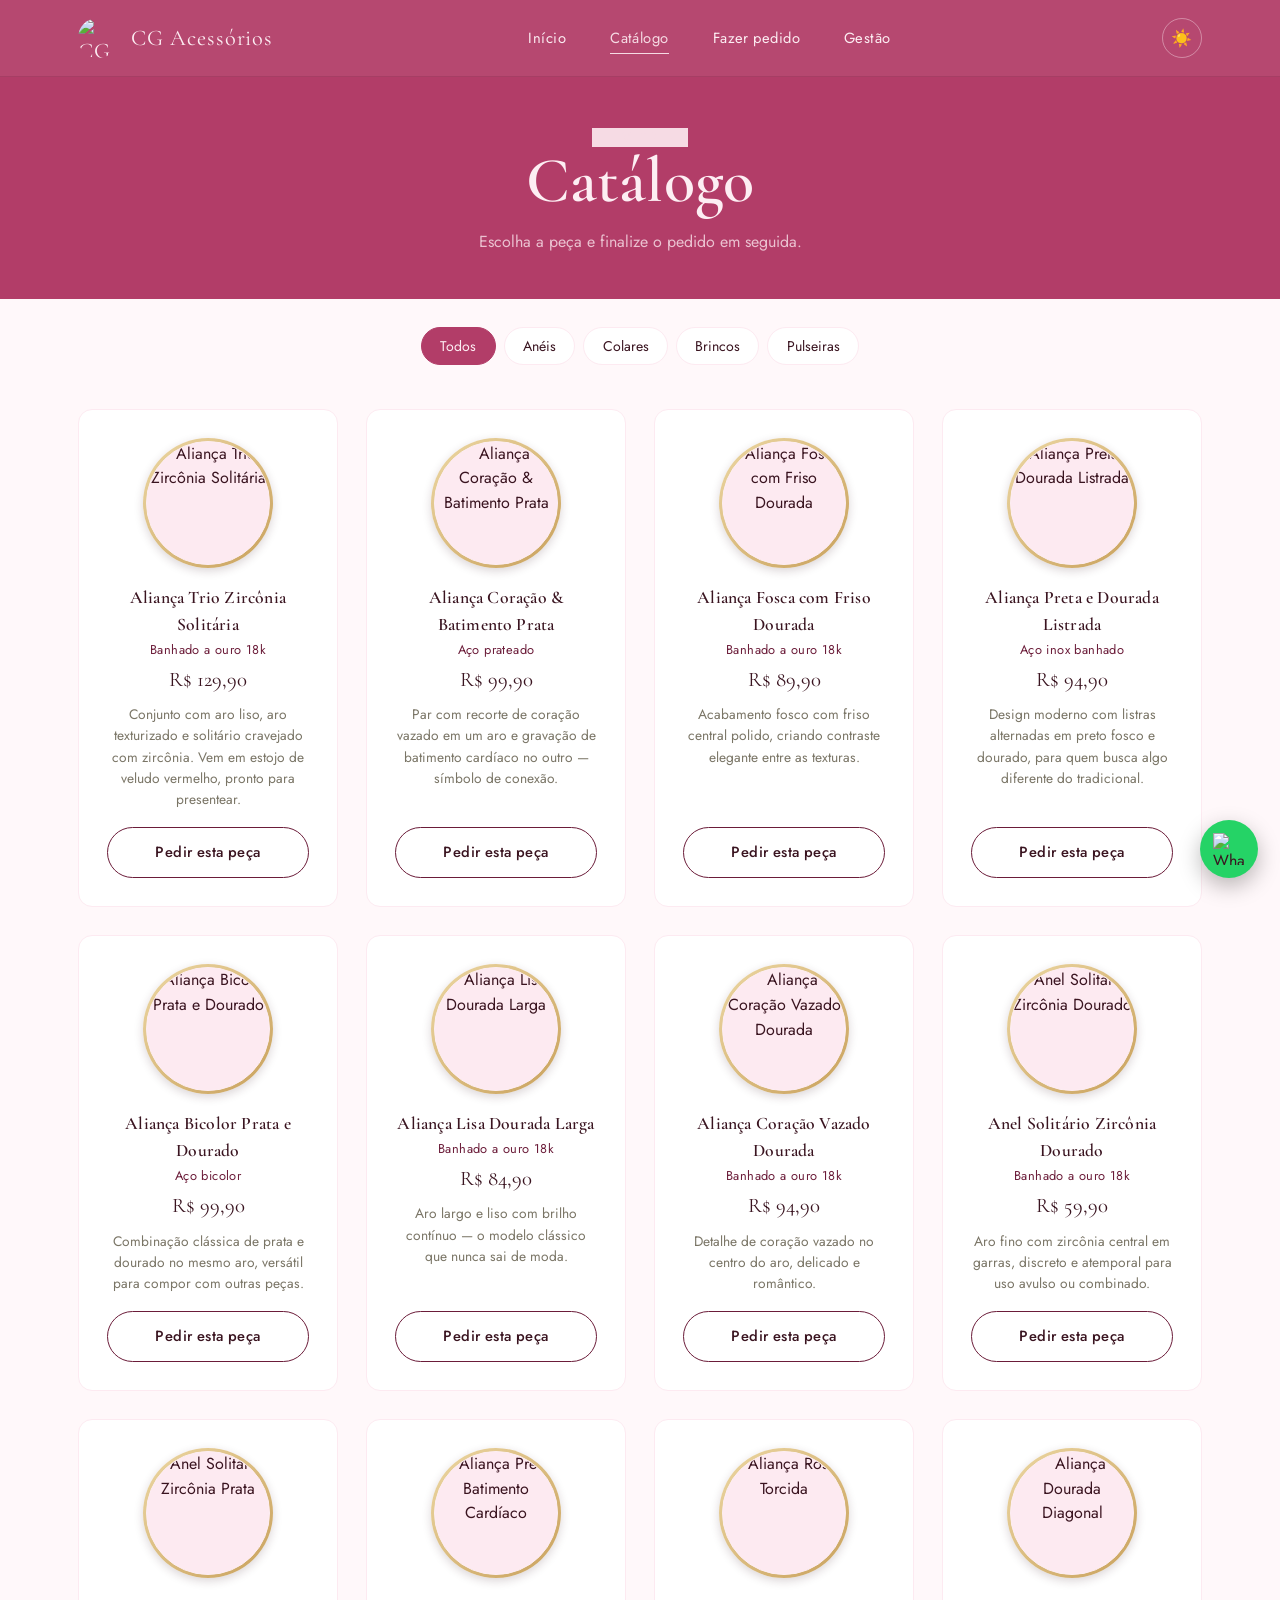
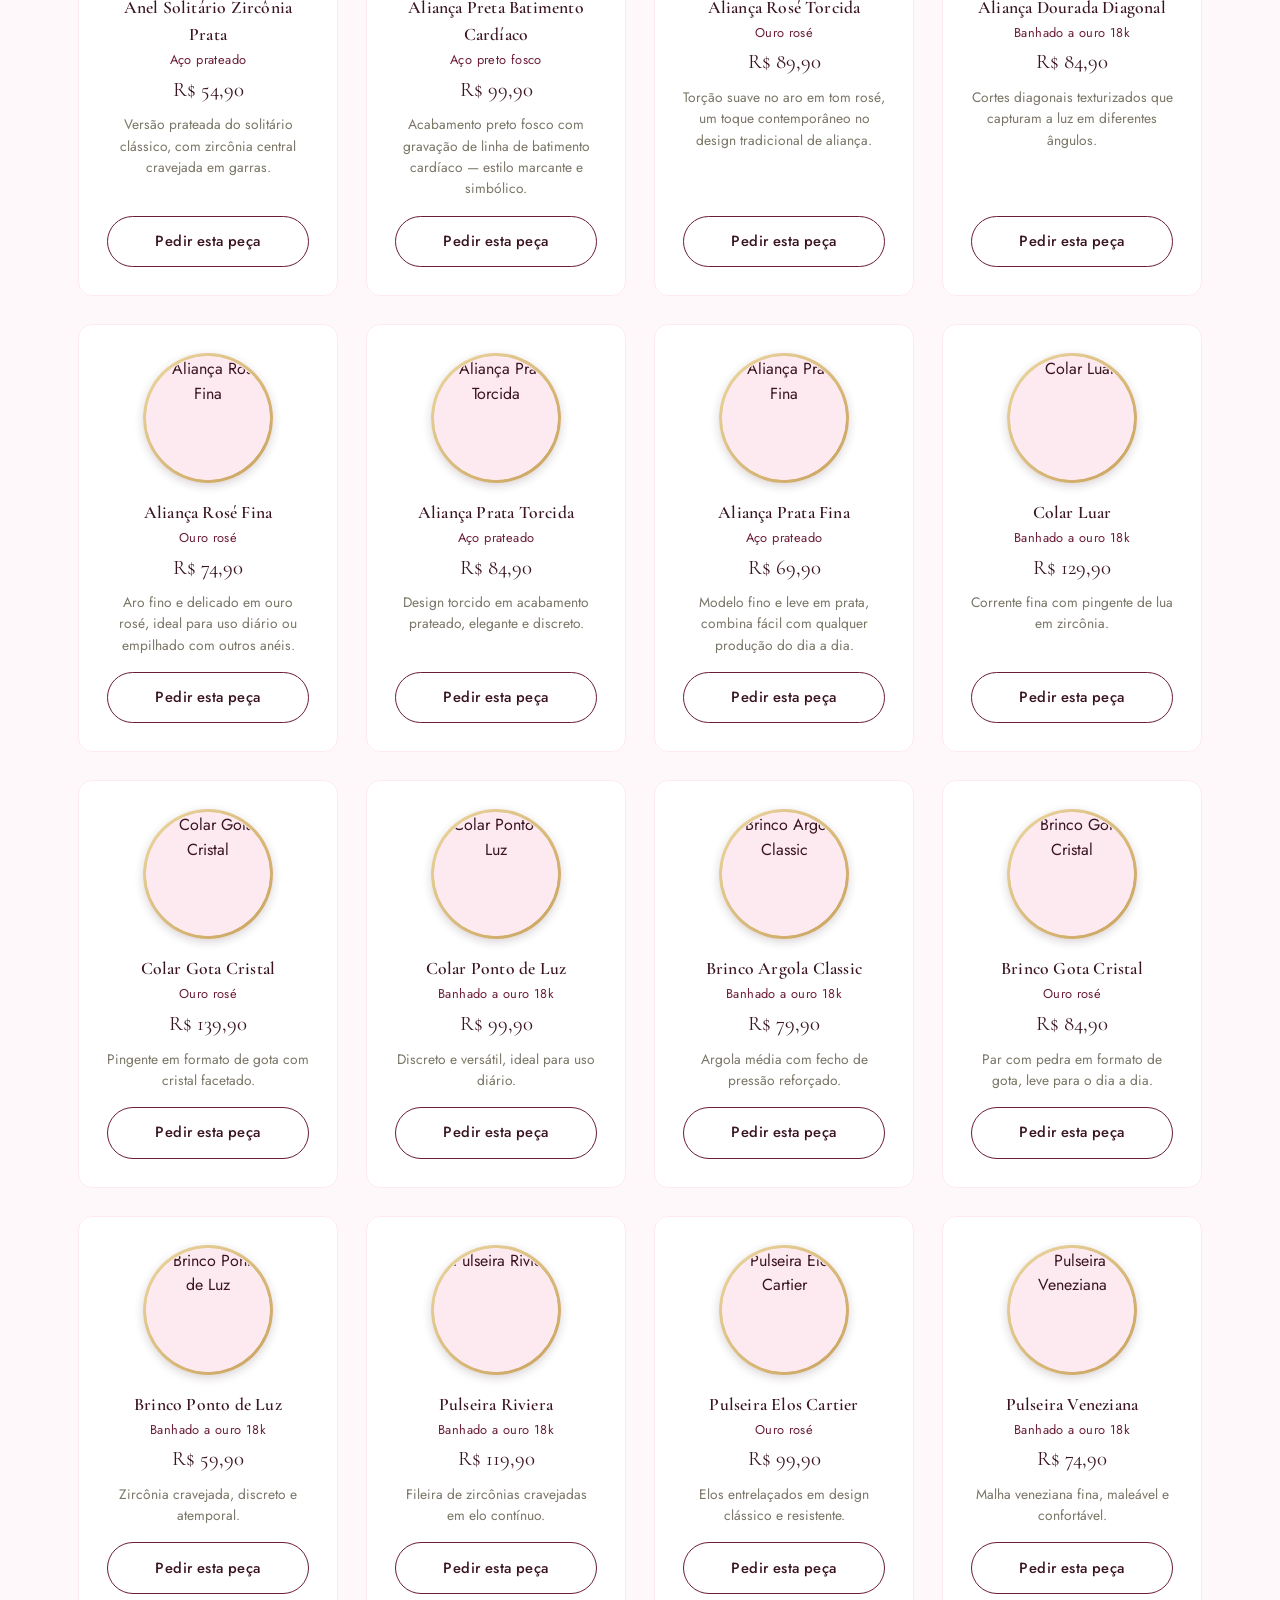
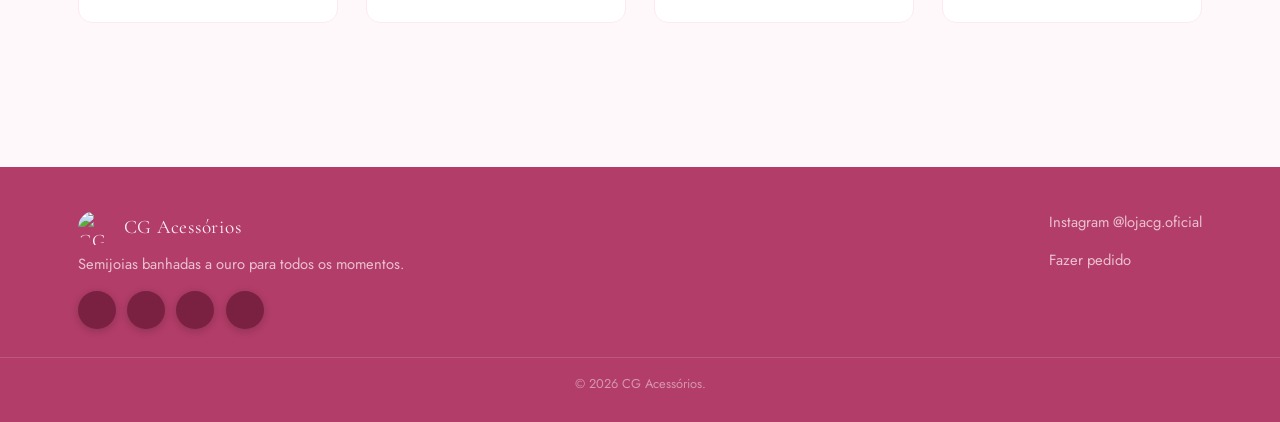
==== catalogo.html @ 89b28065 "Add files via upload" ====
<!DOCTYPE html>
<html lang="pt-BR">
<head>
  <meta charset="UTF-8">
  <script>(function(){try{var t=localStorage.getItem("cg-tema");if(t==="dark"||(!t&&window.matchMedia("(prefers-color-scheme: dark)").matches)){document.documentElement.setAttribute("data-theme","dark");}}catch(e){}})();</script>
  <meta name="viewport" content="width=device-width, initial-scale=1.0">
  <title>Catálogo — CG Acessórios</title>
  <link rel="icon" type="image/png" sizes="32x32" href="assets/img/marca/favicon-32.png">
  <link rel="icon" type="image/png" sizes="512x512" href="assets/img/marca/favicon-512.png">
  <link rel="apple-touch-icon" href="assets/img/marca/apple-touch-icon.png">
  <link rel="stylesheet" href="css/tokens.css">
  <link rel="stylesheet" href="css/base.css">
  <link rel="stylesheet" href="css/catalogo.css">
</head>
<body>

  <nav class="nav">
    <div class="wrap">
      <a href="index.html" class="brand"><img src="assets/img/marca/logo.jpg" alt="CG Acessórios" class="brand-logo"> CG Acessórios</a>
      <ul class="nav-links" id="nav-links">
        <li><a href="index.html">Início</a></li>
        <li><a href="catalogo.html" class="active">Catálogo</a></li>
        <li><a href="pedido.html">Fazer pedido</a></li>
        <li><a href="gestao.html">Gestão</a></li>
      </ul>
      <button class="theme-toggle" id="theme-toggle" type="button" aria-label="Alternar modo claro/escuro"><span class="icon-sol">☀️</span><span class="icon-lua">🌙</span></button>
      <button class="nav-toggle" id="nav-toggle" aria-label="Abrir menu">☰</button>
    </div>
  </nav>

  <header class="catalogo-header">
    <div class="wrap">
      <span class="eyebrow on-dark">Vitrine</span>
      <h1>Catálogo</h1>
      <p style="color:rgba(253,238,243,0.75)">Escolha a peça e finalize o pedido em seguida.</p>
    </div>
  </header>

  <div class="wrap">
    <div class="tabs-categoria" id="tabs-categoria">
      <button data-categoria="todos">Todos</button>
      <button data-categoria="aneis">Anéis</button>
      <button data-categoria="colares">Colares</button>
      <button data-categoria="brincos">Brincos</button>
      <button data-categoria="pulseiras">Pulseiras</button>
    </div>

    <div class="grid-produtos" id="grid-produtos"></div>
    <p id="catalogo-vazio" hidden>Nenhuma peça encontrada nesta categoria.</p>
  </div>

  <div class="lightbox" id="lightbox" hidden>
    <button class="lightbox-fechar" id="lightbox-fechar" aria-label="Fechar">✕</button>
    <button class="lightbox-nav lightbox-prev" id="lightbox-prev" aria-label="Foto anterior" hidden>‹</button>
    <img class="lightbox-img" id="lightbox-img" src="" alt="">
    <button class="lightbox-nav lightbox-next" id="lightbox-next" aria-label="Próxima foto" hidden>›</button>
    <p class="lightbox-legenda" id="lightbox-legenda"></p>
  </div>

  <footer class="site-footer">
    <div class="wrap">
      <div class="foot-col">
        <p class="brand" style="color:var(--bone); font-size:1.2rem;"><img src="assets/img/marca/logo.jpg" alt="CG Acessórios" class="brand-logo"> CG Acessórios</p>
        <p>Semijoias banhadas a ouro para todos os momentos.</p>
        <div class="foot-social" id="foot-social"></div>
      </div>
      <div class="foot-col">
        <p><a href="https://www.instagram.com/lojacg.oficial" target="_blank" rel="noopener">Instagram @lojacg.oficial</a></p>
        <p><a href="pedido.html">Fazer pedido</a></p>
      </div>
    </div>
    <div class="foot-bottom">&copy; 2026 CG Acessórios.</div>
  </footer>

  <script>
    document.getElementById("nav-toggle").addEventListener("click", () => {
      document.getElementById("nav-links").classList.toggle("open");
    });
  </script>
  <script src="data/produtos.js"></script>
  <script src="js/catalogo.js"></script>
  <script src="js/config.js"></script>
  <script src="js/tema.js"></script>
  <script src="js/social.js"></script>
</body>
</html>
---- css/tokens.css ----
/*
  TOKENS — Identidade visual
  Conceito: joalheria em tons de rosa e branco, sem dourado. Molduras
  circulares (medalhão) como elemento assinatura, usadas em categorias,
  produtos e retratos de peças ao longo do site.

  Suporta modo claro (padrão) e modo escuro via atributo
  [data-theme="dark"] na tag <html>, alternado pelo botão no menu
  (ver js/tema.js). --velvet, --velvet-2, --velvet-3, --bone e --gold
  ficam praticamente iguais nos dois modos (usados como texto claro
  sobre fundo rosa, no cabeçalho/rodapé/hero) — só as superfícies de
  conteúdo (--page-bg, --surface, --bone-2, --ink, --muted) trocam.
*/

:root {
  /* Cor — marca (fixas nos dois modos: cabeçalho, rodapé, hero) */
  --velvet: #b23d68;       /* superfície primária — rosa mais claro que o vinho antigo */
  --velvet-2: #c04e77;     /* superfície secundária (cards sobre a superfície principal) */
  --velvet-3: #d06590;     /* bordas/hover sobre a superfície principal */
  --bone: #fdeef3;         /* texto/ícone claro sobre a superfície principal */
  --gold: #7a2142;         /* acento (sem dourado) — links, ícones, bordas */
  --gold-light: #f6dbe4;   /* acento claro — hover, destaque sobre a superfície principal */
  --gold-shine: #ffffff;   /* brilho branco — usado só no medalhão, não usar como texto */
  --medallion-gold: #c9a15c;       /* dourado — reservado só pro anel do medalhão/foto de produto */
  --medallion-gold-light: #ecd7a3; /* dourado claro — reservado só pro anel do medalhão/foto de produto */
  --rose: #e07a9a;         /* acento secundário — status, avisos suaves */

  /* Cor — conteúdo (alternam entre modo claro/escuro) */
  --ink: #3a1420;          /* texto principal sobre superfície clara */
  --muted: #7a7566;        /* texto secundário (descrições, legendas) */
  --gold-dim: #6b1c39;     /* acento escuro — texto sobre superfície clara */
  --page-bg: #fff8fa;      /* fundo geral da página — rosa bem fraco, quase branco */
  --surface: #ffffff;      /* fundo de cartões, campos e botões — branco */
  --bone-2: #fdeaf1;       /* superfície secundária — rosa fraco (faixas, hover) */
  --rose-light: #fbe4ec;

  /* Tipografia */
  --font-display: "Cormorant Garamond", "Times New Roman", serif;
  --font-body: "Jost", "Segoe UI", sans-serif;

  /* Escala */
  --step-eyebrow: 0.78rem;
  --step-body: 1rem;
  --step-h3: 1.5rem;
  --step-h2: 2.1rem;
  --step-h1: clamp(2.6rem, 5vw, 4.4rem);

  /* Espaçamento */
  --space-1: 0.5rem;
  --space-2: 1rem;
  --space-3: 1.75rem;
  --space-4: 2.75rem;
  --space-5: 4.5rem;

  /* Forma */
  --radius-s: 6px;
  --radius-m: 14px;
  --line: 1px solid rgba(122, 33, 66, 0.25);
}

/* ---------- Modo escuro ---------- */
[data-theme="dark"] {
  --ink: #f7ebef;
  --muted: #cfa9b6;
  --gold-dim: #eaadc3;
  --page-bg: #24101a;
  --surface: #331722;
  --bone-2: #40202e;
  --rose-light: #4a2130;
}
---- css/base.css ----
@import url('https://fonts.googleapis.com/css2?family=Cormorant+Garamond:ital,wght@0,400;0,500;0,600;1,500&family=Jost:wght@300;400;500;600&display=swap');

* { box-sizing: border-box; }
html { scroll-behavior: smooth; }

body {
  margin: 0;
  background: var(--page-bg);
  color: var(--ink);
  font-family: var(--font-body);
  font-size: var(--step-body);
  line-height: 1.55;
  -webkit-font-smoothing: antialiased;
}

h1, h2, h3 {
  font-family: var(--font-display);
  font-weight: 600;
  margin: 0 0 var(--space-2);
  color: var(--ink);
  letter-spacing: 0.2px;
}

h1 { font-size: var(--step-h1); line-height: 1.05; }
h2 { font-size: var(--step-h2); line-height: 1.15; }
h3 { font-size: var(--step-h3); }

p { margin: 0 0 var(--space-2); }

a { color: inherit; text-decoration: none; }

img { max-width: 100%; display: block; }

.eyebrow {
  display: inline-flex;
  align-items: center;
  gap: 0.6em;
  font-family: var(--font-body);
  font-size: var(--step-eyebrow);
  letter-spacing: 0.24em;
  text-transform: uppercase;
  color: var(--gold-dim);
  font-weight: 500;
}
.eyebrow::before {
  content: "";
  width: 22px;
  height: 1px;
  background: var(--gold-dim);
  display: inline-block;
}
.on-dark.eyebrow,
.on-dark .eyebrow,
.on-dark.eyebrow::before,
.on-dark .eyebrow::before { color: var(--gold-light); background: var(--gold-light); }

.wrap {
  max-width: 1180px;
  margin: 0 auto;
  padding: 0 var(--space-3);
}

/* ---------- Botões ---------- */
.btn {
  display: inline-flex;
  align-items: center;
  justify-content: center;
  gap: 0.5em;
  padding: 0.9em 1.7em;
  border-radius: 999px;
  font-family: var(--font-body);
  font-size: 0.92rem;
  font-weight: 500;
  letter-spacing: 0.03em;
  cursor: pointer;
  border: 1px solid transparent;
  transition: transform 0.15s ease, background 0.2s ease, color 0.2s ease, border-color 0.2s ease;
}
.btn:active { transform: translateY(1px); }

.btn-primary {
  background: var(--gold);
  color: var(--bone);
}
.btn-primary:hover { background: var(--gold-light); color: var(--gold); }

.btn-ghost {
  background: transparent;
  color: var(--bone);
  border-color: rgba(253, 238, 243, 0.5);
}
.btn-ghost:hover { border-color: var(--gold-light); color: var(--gold-light); }

.btn-line {
  background: transparent;
  color: var(--ink);
  border-color: var(--gold-dim);
}
.btn-line:hover { background: var(--velvet); color: var(--bone); border-color: var(--velvet); }

.btn-danger {
  background: transparent;
  color: var(--rose);
  border-color: var(--rose);
}
.btn-danger:hover { background: var(--rose); color: var(--bone); }

/* ---------- Navegação ---------- */
.nav {
  position: sticky;
  top: 0;
  z-index: 40;
  background: rgba(178, 61, 104, 0.94);
  backdrop-filter: blur(6px);
  border-bottom: var(--line);
}
.nav .wrap {
  display: flex;
  align-items: center;
  justify-content: space-between;
  height: 76px;
}
.brand {
  display: flex;
  align-items: center;
  gap: 0.6em;
  font-family: var(--font-display);
  font-size: 1.4rem;
  color: var(--bone);
  letter-spacing: 0.04em;
}
.brand .mark { color: var(--gold); }
.brand-logo {
  width: 40px;
  height: 40px;
  border-radius: 50%;
  object-fit: cover;
  flex-shrink: 0;
}
footer.site-footer .brand-logo { width: 34px; height: 34px; }

.nav-links {
  display: flex;
  gap: var(--space-4);
  list-style: none;
  margin: 0;
  padding: 0;
}
.nav-links a {
  color: var(--bone);
  font-size: 0.92rem;
  letter-spacing: 0.03em;
  padding-bottom: 4px;
  border-bottom: 1px solid transparent;
  transition: border-color 0.2s ease, color 0.2s ease;
}
.nav-links a:hover,
.nav-links a.active { color: var(--gold-light); border-color: var(--gold-light); }

.nav-toggle { display: none; }

@media (max-width: 720px) {
  .nav-links {
    position: fixed;
    inset: 76px 0 auto 0;
    background: var(--velvet);
    flex-direction: column;
    padding: var(--space-3);
    gap: var(--space-2);
    transform: translateY(-130%);
    transition: transform 0.25s ease;
    border-bottom: var(--line);
  }
  .nav-links.open { transform: translateY(0); }
  .nav-toggle {
    display: inline-flex;
    background: none;
    border: 1px solid rgba(253,238,243,0.4);
    color: var(--bone);
    border-radius: 8px;
    width: 40px;
    height: 40px;
    align-items: center;
    justify-content: center;
    font-size: 1.1rem;
  }
}

/* ---------- Medalhão (elemento assinatura) ---------- */
.medallion {
  position: relative;
  border-radius: 50%;
  aspect-ratio: 1;
  padding: 3px;
  background: linear-gradient(135deg, var(--medallion-gold-light), var(--medallion-gold));
  box-shadow: 0 3px 10px rgba(58, 20, 32, 0.18);
}
.medallion .medallion-inner {
  width: 100%;
  height: 100%;
  border-radius: 50%;
  overflow: hidden;
  background: var(--bone-2);
  display: flex;
  align-items: center;
  justify-content: center;
  border: 1px solid var(--bone);
}
.medallion .medallion-inner img,
.medallion .medallion-inner svg {
  width: 100%;
  height: 100%;
  object-fit: cover;
}

/* ---------- Rodapé ---------- */
footer.site-footer {
  background: var(--velvet);
  color: var(--bone);
  padding: var(--space-4) 0 var(--space-3);
  margin-top: var(--space-5);
}
footer.site-footer .wrap {
  display: flex;
  flex-wrap: wrap;
  justify-content: space-between;
  gap: var(--space-3);
}
footer.site-footer .brand { margin-bottom: var(--space-1); }
footer.site-footer .foot-col p,
footer.site-footer .foot-col a { color: rgba(253,238,243,0.75); font-size: 0.92rem; }
footer.site-footer .foot-col a:hover { color: var(--gold-light); }
footer.site-footer .foot-bottom {
  border-top: 1px solid rgba(253,238,243,0.15);
  margin-top: var(--space-3);
  padding-top: var(--space-2);
  text-align: center;
  font-size: 0.8rem;
  color: rgba(253,238,243,0.5);
}
.icon-insta { width: 20px; height: 20px; }

/* ---------- Alternância modo claro/escuro ---------- */
.theme-toggle {
  display: inline-flex;
  align-items: center;
  justify-content: center;
  width: 40px;
  height: 40px;
  border-radius: 50%;
  border: 1px solid rgba(253, 238, 243, 0.4);
  background: transparent;
  color: var(--bone);
  cursor: pointer;
  font-size: 1.05rem;
  margin-left: var(--space-2);
  transition: border-color 0.2s ease, color 0.2s ease, transform 0.2s ease;
}
.theme-toggle:hover { border-color: var(--gold-light); color: var(--gold-light); }
.theme-toggle:active { transform: scale(0.92); }
.theme-toggle .icon-lua { display: none; }
[data-theme="dark"] .theme-toggle .icon-sol { display: none; }
[data-theme="dark"] .theme-toggle .icon-lua { display: inline; }

/* ---------- Redes sociais no rodapé ---------- */
.foot-social {
  display: flex;
  gap: 0.7em;
  margin-top: var(--space-2);
}
.foot-social a {
  display: inline-flex;
  align-items: center;
  justify-content: center;
  width: 38px;
  height: 38px;
  border-radius: 50%;
  background: var(--gold);
  box-shadow: 0 2px 8px rgba(0, 0, 0, 0.2);
  transition: transform 0.2s ease, box-shadow 0.2s ease, background 0.2s ease;
}
.foot-social a:hover {
  background: var(--gold-dim);
  transform: translateY(-2px);
  box-shadow: 0 4px 12px rgba(0, 0, 0, 0.28);
}
.foot-social a img {
  width: 17px;
  height: 17px;
  display: block;
}

/* ---------- Botão flutuante do WhatsApp ---------- */
.whatsapp-float {
  position: fixed;
  right: 22px;
  bottom: 22px;
  width: 58px;
  height: 58px;
  border-radius: 50%;
  background: #25d366;
  display: flex;
  align-items: center;
  justify-content: center;
  box-shadow: 0 8px 22px rgba(0, 0, 0, 0.28);
  z-index: 60;
  transition: transform 0.2s ease, box-shadow 0.2s ease;
}
.whatsapp-float:hover { transform: scale(1.07); box-shadow: 0 10px 26px rgba(0, 0, 0, 0.34); }
.whatsapp-float img { width: 32px; height: 32px; display: block; }
@media (max-width: 720px) {
  .whatsapp-float { right: 16px; bottom: 16px; width: 52px; height: 52px; }
  .whatsapp-float img { width: 28px; height: 28px; }
}

/* ---------- Formulários ---------- */
.field {
  display: flex;
  flex-direction: column;
  gap: 0.4em;
  margin-bottom: var(--space-2);
}
.field label {
  font-size: 0.82rem;
  letter-spacing: 0.03em;
  color: var(--gold-dim);
  font-weight: 500;
}
.field input,
.field select,
.field textarea {
  font-family: var(--font-body);
  font-size: 1rem;
  padding: 0.85em 1em;
  border-radius: var(--radius-s);
  border: 1px solid var(--bone-2);
  background: var(--surface);
  color: var(--ink);
  outline: none;
  transition: border-color 0.2s ease, box-shadow 0.2s ease;
}
.field input:focus,
.field select:focus,
.field textarea:focus {
  border-color: var(--gold);
  box-shadow: 0 0 0 3px rgba(198, 161, 91, 0.18);
}
.field textarea { resize: vertical; min-height: 90px; }
.field-hint { font-size: 0.78rem; color: var(--muted); }
.field-row { display: grid; grid-template-columns: 1fr 1fr; gap: var(--space-2); }
@media (max-width: 600px) { .field-row { grid-template-columns: 1fr; } }

:focus-visible { outline: 2px solid var(--gold); outline-offset: 2px; }

@media (prefers-reduced-motion: reduce) {
  * { animation: none !important; transition: none !important; scroll-behavior: auto !important; }
}
---- css/catalogo.css ----
.catalogo-header {
  background: var(--velvet);
  color: var(--bone);
  padding: var(--space-4) 0 var(--space-3);
  text-align: center;
}
.catalogo-header h1 { color: var(--bone); }
.catalogo-header .eyebrow { justify-content: center; }

.tabs-categoria {
  display: flex;
  gap: var(--space-1);
  justify-content: center;
  flex-wrap: wrap;
  padding: var(--space-3) 0;
}
.tabs-categoria button {
  border: 1px solid var(--bone-2);
  background: var(--surface);
  color: var(--ink);
  padding: 0.55em 1.3em;
  border-radius: 999px;
  font-family: var(--font-body);
  font-size: 0.88rem;
  cursor: pointer;
  transition: all 0.2s ease;
}
.tabs-categoria button:hover { border-color: var(--gold); }
.tabs-categoria button.active { background: var(--velvet); color: var(--bone); border-color: var(--velvet); }

.grid-produtos {
  display: grid;
  grid-template-columns: repeat(auto-fill, minmax(230px, 1fr));
  gap: var(--space-3);
  padding: var(--space-2) 0 var(--space-5);
}

.produto-card {
  background: var(--surface);
  border: 1px solid var(--bone-2);
  border-radius: var(--radius-m);
  padding: var(--space-3);
  text-align: center;
  display: flex;
  flex-direction: column;
  align-items: center;
}
.produto-medalhao { width: 130px; margin-bottom: var(--space-2); }
.produto-card h3 { font-size: 1.1rem; margin-bottom: 0.1em; }
.produto-material { color: var(--gold-dim); font-size: 0.8rem; letter-spacing: 0.03em; margin-bottom: 0.3em; }
.produto-preco { font-family: var(--font-display); font-size: 1.3rem; color: var(--ink); margin-bottom: 0.4em; }
.produto-desc { color: var(--muted); font-size: 0.86rem; margin-bottom: var(--space-2); flex-grow: 1; }
.produto-card .btn { width: 100%; }

#catalogo-vazio { text-align: center; padding: var(--space-4) 0; color: var(--muted); }

/* ---------- Medalhão clicável (abre foto ampliada) ---------- */
.produto-medalhao {
  cursor: zoom-in;
  transition: transform 0.2s ease;
}
.produto-medalhao:hover { transform: scale(1.04); }
.produto-medalhao:focus-visible { outline: 2px solid var(--gold); outline-offset: 4px; }

/* ---------- Lightbox (foto em tamanho grande) ---------- */
.lightbox {
  position: fixed;
  inset: 0;
  z-index: 100;
  background: rgba(18, 21, 15, 0.92);
  display: flex;
  flex-direction: column;
  align-items: center;
  justify-content: center;
  padding: var(--space-3);
}
.lightbox[hidden] { display: none; }
.lightbox-img {
  max-width: min(90vw, 620px);
  max-height: 72vh;
  border-radius: var(--radius-m);
  box-shadow: 0 20px 60px rgba(0,0,0,0.5);
  border: 3px solid var(--medallion-gold);
  background: var(--bone-2);
  object-fit: contain;
}
.lightbox-legenda {
  color: var(--bone);
  margin-top: var(--space-2);
  font-family: var(--font-display);
  font-size: 1.2rem;
  text-align: center;
}
.lightbox-fechar {
  position: absolute;
  top: var(--space-2);
  right: var(--space-2);
  width: 42px;
  height: 42px;
  border-radius: 50%;
  border: 1px solid var(--gold);
  background: var(--velvet-2);
  color: var(--bone);
  font-size: 1.1rem;
  cursor: pointer;
  display: flex;
  align-items: center;
  justify-content: center;
  transition: background 0.2s ease;
}
.lightbox-fechar:hover { background: var(--velvet-3); }
.lightbox-nav {
  position: absolute;
  top: 50%;
  transform: translateY(-50%);
  width: 46px;
  height: 46px;
  border-radius: 50%;
  border: 1px solid var(--gold);
  background: var(--velvet-2);
  color: var(--bone);
  font-size: 1.6rem;
  line-height: 1;
  cursor: pointer;
  display: flex;
  align-items: center;
  justify-content: center;
  transition: background 0.2s ease;
}
.lightbox-nav:hover { background: var(--velvet-3); }
.lightbox-prev { left: var(--space-2); }
.lightbox-next { right: var(--space-2); }
@media (max-width: 640px) {
  .lightbox-nav { width: 38px; height: 38px; font-size: 1.3rem; }
}
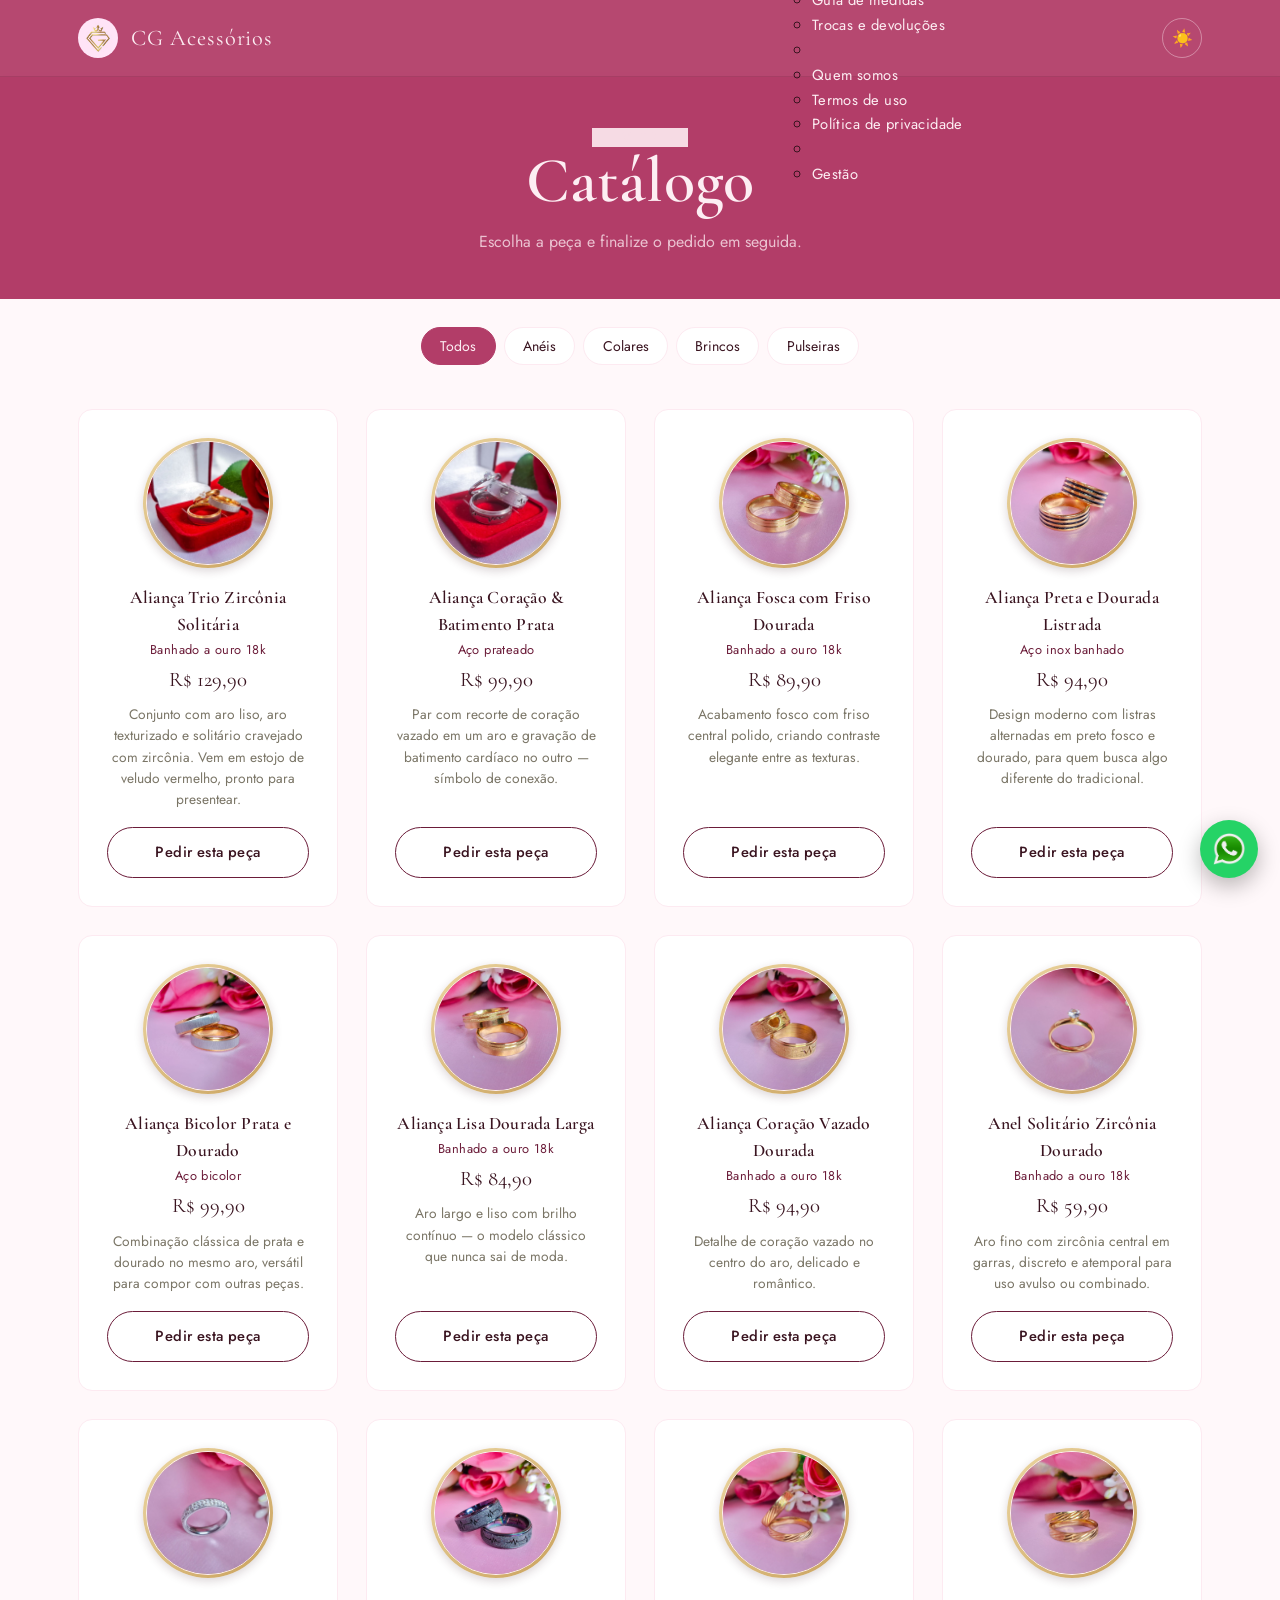
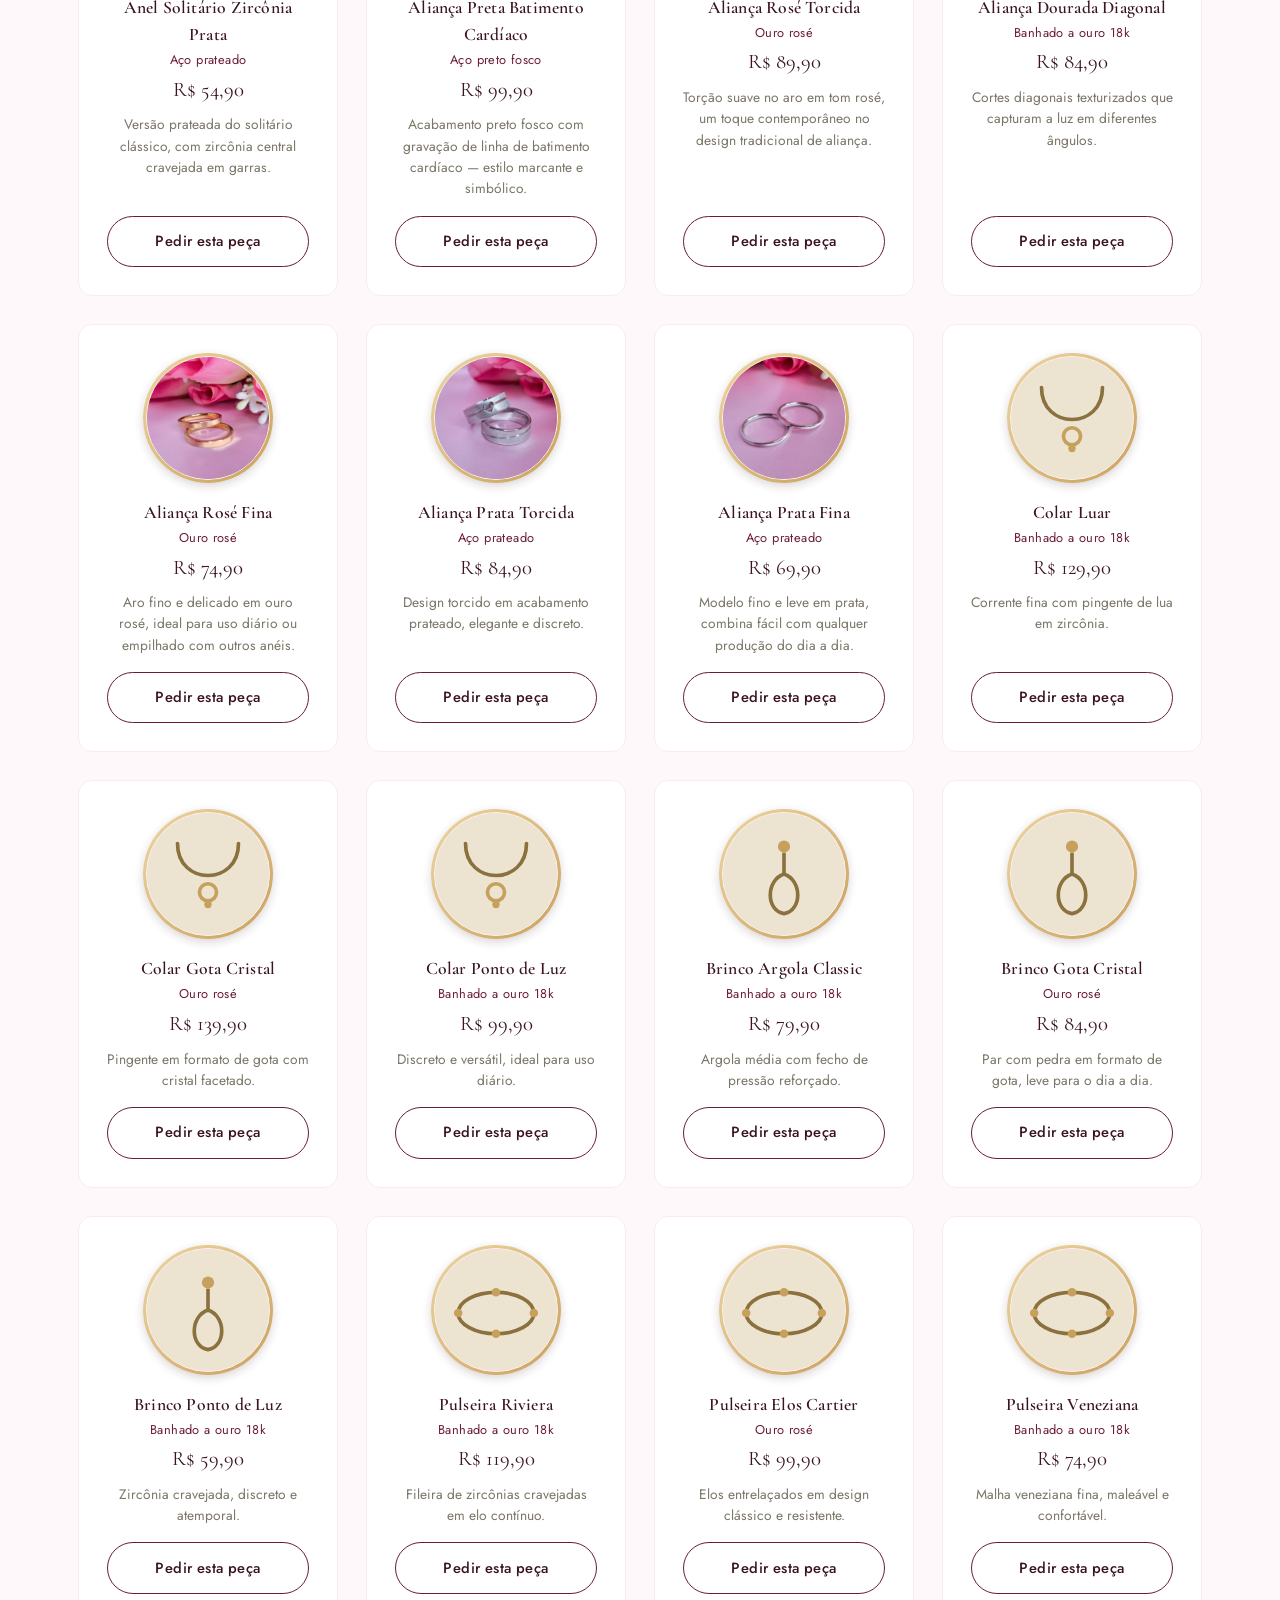
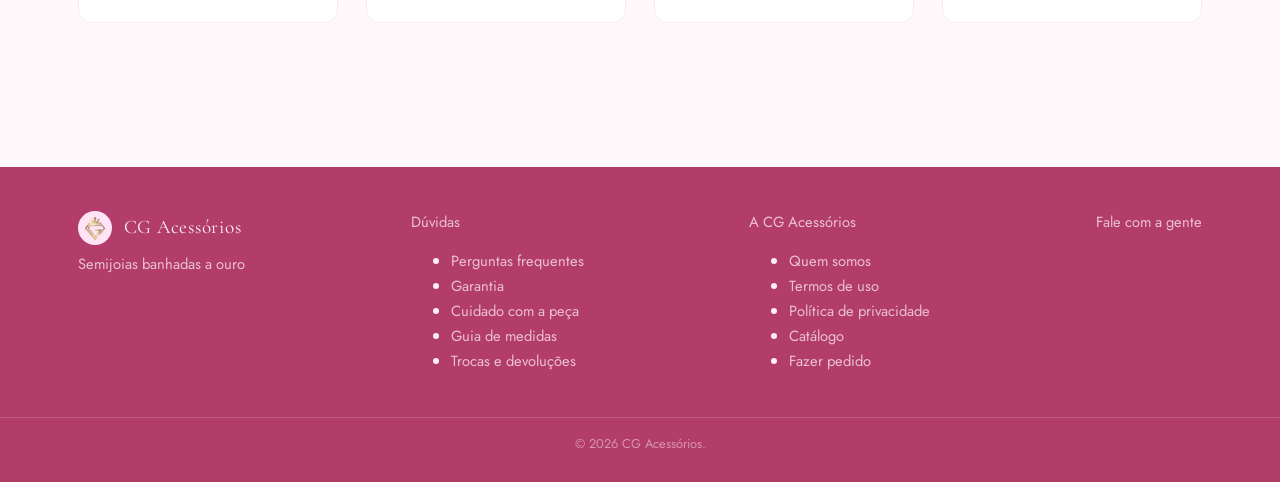
==== commit 181a959c: "Add files via upload" ====
--- a/catalogo.html
+++ b/catalogo.html
@@ -4,7 +4,10 @@
   <meta charset="UTF-8">
   <script>(function(){try{var t=localStorage.getItem("cg-tema");if(t==="dark"||(!t&&window.matchMedia("(prefers-color-scheme: dark)").matches)){document.documentElement.setAttribute("data-theme","dark");}}catch(e){}})();</script>
   <meta name="viewport" content="width=device-width, initial-scale=1.0">
-  <title>Catálogo — CG Acessórios</title>
+  <title>Catálogo de Semijoias Banhadas a Ouro | Entrega em Belém, Ananindeua e Castanhal</title>
+  <meta name="description" content="Veja o catálogo completo de anéis, colares, brincos e pulseiras banhados a ouro 18k da CG Acessórios. Entrega em Belém do Pará, Ananindeua e Castanhal.">
+  <meta name="robots" content="index, follow">
+  <link rel="canonical" href="https://www.cgacessorios.com.br/catalogo.html">
   <link rel="icon" type="image/png" sizes="32x32" href="assets/img/marca/favicon-32.png">
   <link rel="icon" type="image/png" sizes="512x512" href="assets/img/marca/favicon-512.png">
   <link rel="apple-touch-icon" href="assets/img/marca/apple-touch-icon.png">
@@ -21,7 +24,22 @@
         <li><a href="index.html">Início</a></li>
         <li><a href="catalogo.html" class="active">Catálogo</a></li>
         <li><a href="pedido.html">Fazer pedido</a></li>
-        <li><a href="gestao.html">Gestão</a></li>
+        <li class="nav-dropdown">
+          <button type="button" class="nav-dropdown-toggle" aria-haspopup="true" aria-expanded="false">Mais <span class="nav-caret" aria-hidden="true">&#9662;</span></button>
+          <ul class="nav-dropdown-menu">
+            <li><a href="faq.html">Perguntas frequentes</a></li>
+            <li><a href="garantia.html">Garantia</a></li>
+            <li><a href="cuidados.html">Cuidado com a peça</a></li>
+            <li><a href="guia-medidas.html">Guia de medidas</a></li>
+            <li><a href="trocas-devolucoes.html">Trocas e devoluções</a></li>
+            <li class="nav-dropdown-sep" role="separator"></li>
+            <li><a href="quem-somos.html">Quem somos</a></li>
+            <li><a href="termos.html">Termos de uso</a></li>
+            <li><a href="privacidade.html">Política de privacidade</a></li>
+            <li class="nav-dropdown-sep" role="separator"></li>
+            <li><a href="gestao.html">Gestão</a></li>
+          </ul>
+        </li>
       </ul>
       <button class="theme-toggle" id="theme-toggle" type="button" aria-label="Alternar modo claro/escuro"><span class="icon-sol">☀️</span><span class="icon-lua">🌙</span></button>
       <button class="nav-toggle" id="nav-toggle" aria-label="Abrir menu">☰</button>
@@ -50,23 +68,46 @@
   </div>
 
   <div class="lightbox" id="lightbox" hidden>
-    <button class="lightbox-fechar" id="lightbox-fechar" aria-label="Fechar">✕</button>
-    <button class="lightbox-nav lightbox-prev" id="lightbox-prev" aria-label="Foto anterior" hidden>‹</button>
-    <img class="lightbox-img" id="lightbox-img" src="" alt="">
-    <button class="lightbox-nav lightbox-next" id="lightbox-next" aria-label="Próxima foto" hidden>›</button>
-    <p class="lightbox-legenda" id="lightbox-legenda"></p>
+    <div class="detalhe-painel">
+      <button class="lightbox-fechar" id="lightbox-fechar" aria-label="Fechar">✕</button>
+      <div class="detalhe-foto">
+        <button class="lightbox-nav lightbox-prev" id="lightbox-prev" aria-label="Foto anterior" hidden>‹</button>
+        <img class="lightbox-img" id="lightbox-img" src="" alt="">
+        <button class="lightbox-nav lightbox-next" id="lightbox-next" aria-label="Próxima foto" hidden>›</button>
+      </div>
+      <div class="detalhe-info" id="detalhe-info"></div>
+    </div>
   </div>
 
   <footer class="site-footer">
     <div class="wrap">
       <div class="foot-col">
         <p class="brand" style="color:var(--bone); font-size:1.2rem;"><img src="assets/img/marca/logo.jpg" alt="CG Acessórios" class="brand-logo"> CG Acessórios</p>
-        <p>Semijoias banhadas a ouro para todos os momentos.</p>
-        <div class="foot-social" id="foot-social"></div>
+        <p>Semijoias banhadas a ouro</p>
       </div>
       <div class="foot-col">
-        <p><a href="https://www.instagram.com/lojacg.oficial" target="_blank" rel="noopener">Instagram @lojacg.oficial</a></p>
-        <p><a href="pedido.html">Fazer pedido</a></p>
+        <p class="foot-col-titulo">Dúvidas</p>
+        <ul>
+          <li><a href="faq.html">Perguntas frequentes</a></li>
+          <li><a href="garantia.html">Garantia</a></li>
+          <li><a href="cuidados.html">Cuidado com a peça</a></li>
+          <li><a href="guia-medidas.html">Guia de medidas</a></li>
+          <li><a href="trocas-devolucoes.html">Trocas e devoluções</a></li>
+        </ul>
+      </div>
+      <div class="foot-col">
+        <p class="foot-col-titulo">A CG Acessórios</p>
+        <ul>
+          <li><a href="quem-somos.html">Quem somos</a></li>
+          <li><a href="termos.html">Termos de uso</a></li>
+          <li><a href="privacidade.html">Política de privacidade</a></li>
+          <li><a href="catalogo.html">Catálogo</a></li>
+          <li><a href="pedido.html">Fazer pedido</a></li>
+        </ul>
+      </div>
+      <div class="foot-col">
+        <p class="foot-col-titulo">Fale com a gente</p>
+        <ul class="foot-contato" id="foot-contato"></ul>
       </div>
     </div>
     <div class="foot-bottom">&copy; 2026 CG Acessórios.</div>
@@ -81,6 +122,7 @@
   <script src="js/catalogo.js"></script>
   <script src="js/config.js"></script>
   <script src="js/tema.js"></script>
+  <script src="js/nav-dropdown.js"></script>
   <script src="js/social.js"></script>
 </body>
 </html>
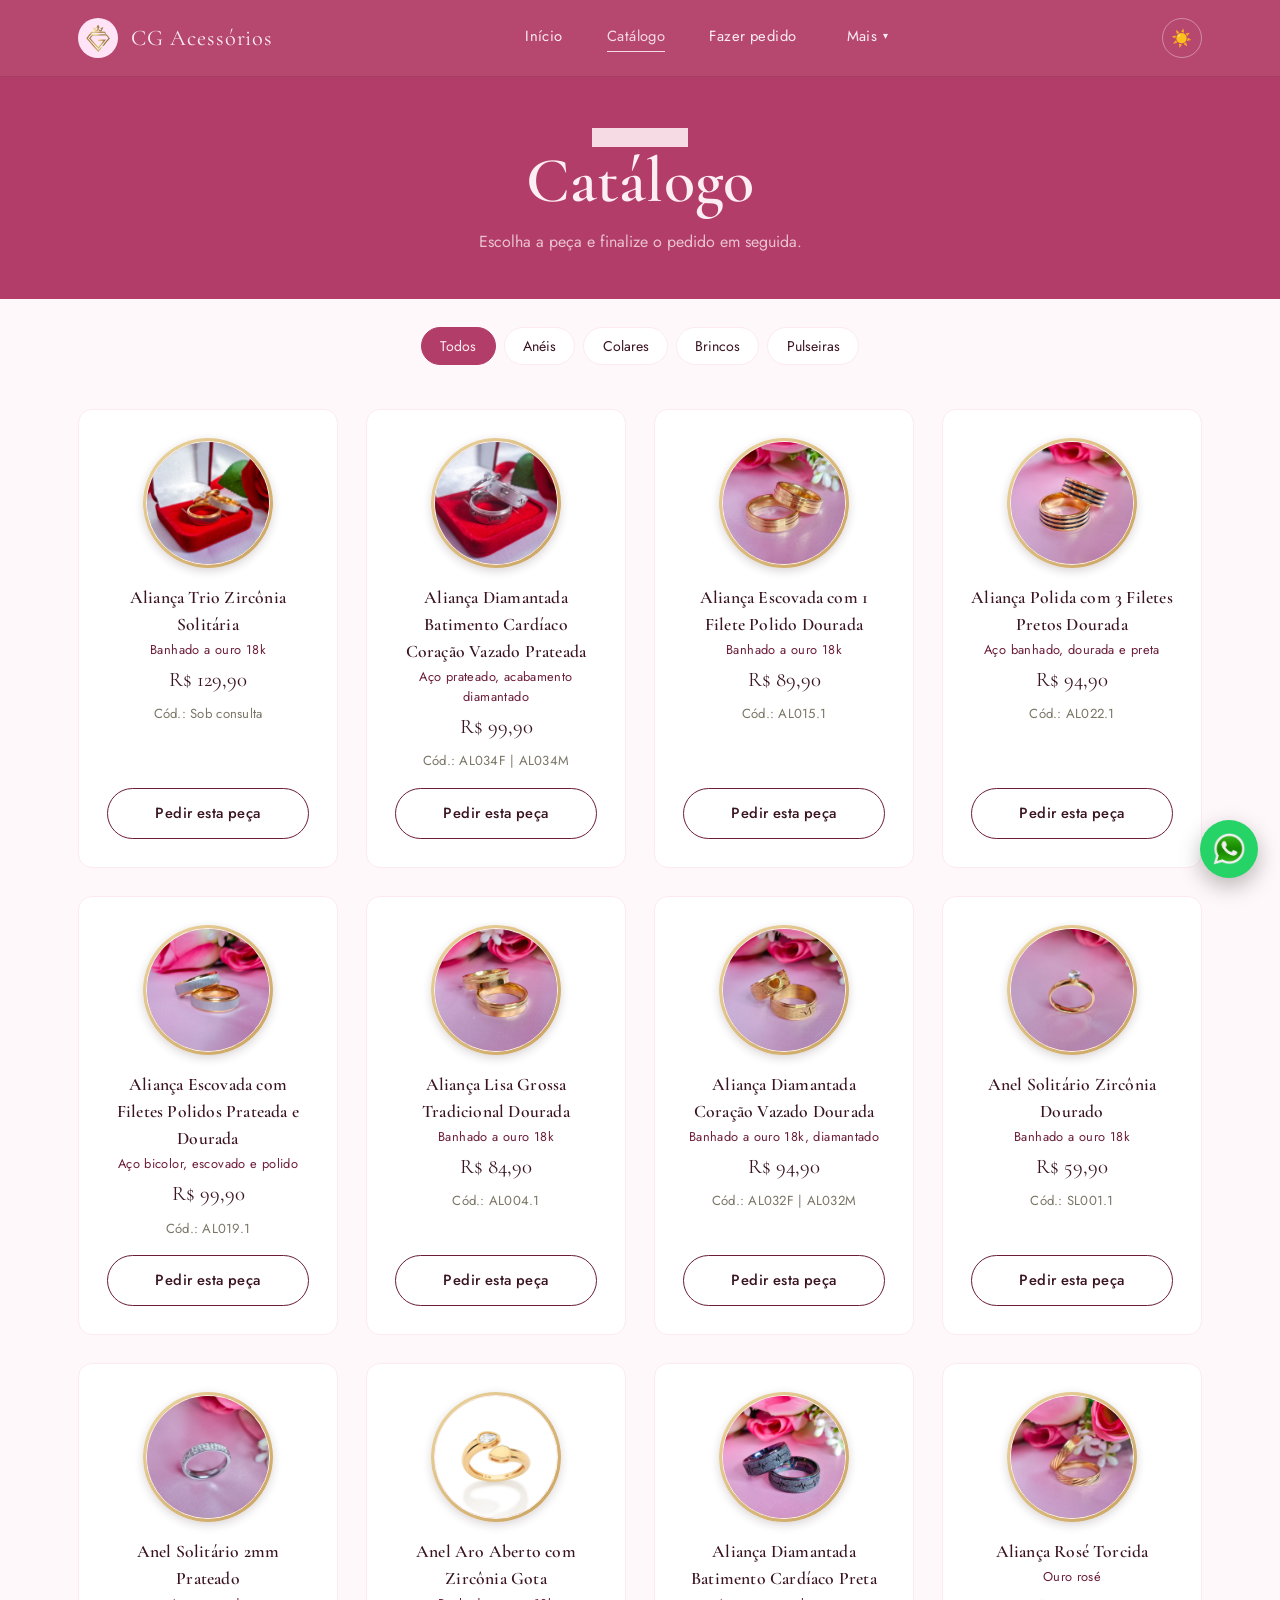
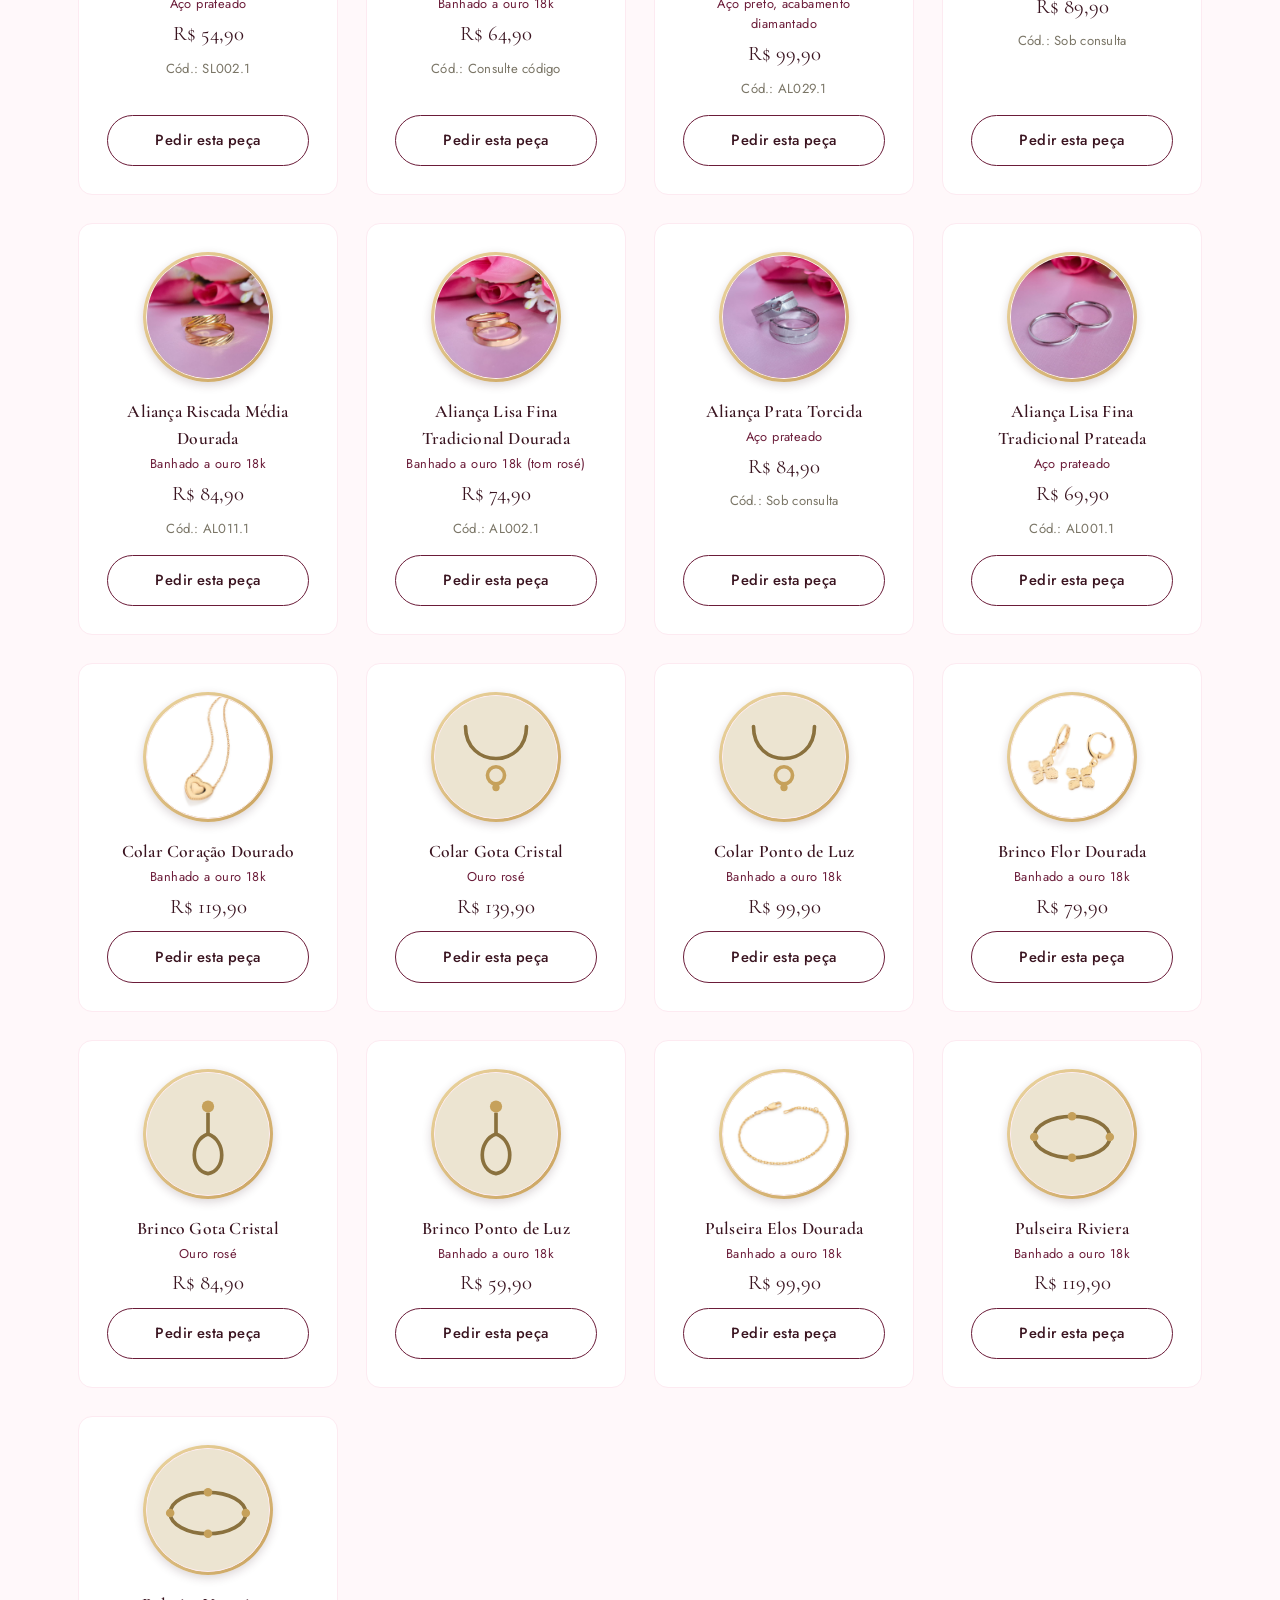
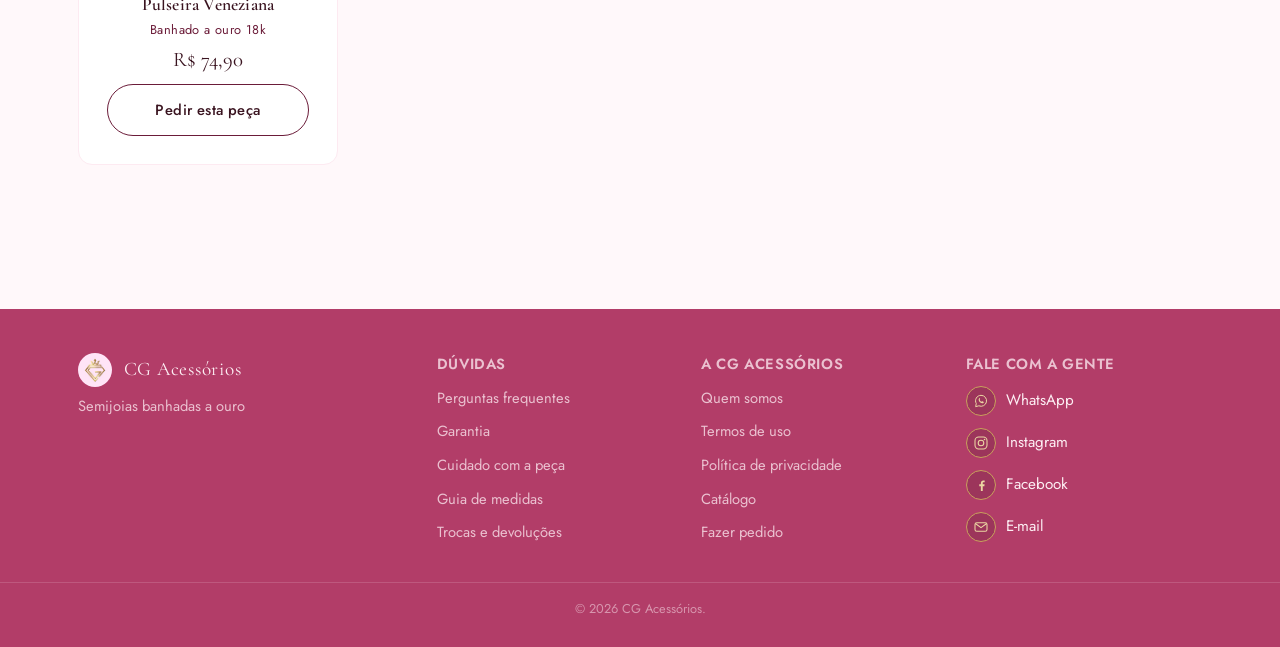
==== commit 332e9659: "Add files via upload" ====
--- a/catalogo.html
+++ b/catalogo.html
@@ -14,6 +14,7 @@
   <link rel="stylesheet" href="css/tokens.css">
   <link rel="stylesheet" href="css/base.css">
   <link rel="stylesheet" href="css/catalogo.css">
+  <link rel="stylesheet" href="css/zoom-imagem.css">
 </head>
 <body>
 
@@ -119,6 +120,7 @@
     });
   </script>
   <script src="data/produtos.js"></script>
+  <script src="js/zoom-imagem.js"></script>
   <script src="js/catalogo.js"></script>
   <script src="js/config.js"></script>
   <script src="js/tema.js"></script>
--- a/css/base.css
+++ b/css/base.css
@@ -1,7 +1,19 @@
 @import url('https://fonts.googleapis.com/css2?family=Cormorant+Garamond:ital,wght@0,400;0,500;0,600;1,500&family=Jost:wght@300;400;500;600&display=swap');
 
 * { box-sizing: border-box; }
-html { scroll-behavior: smooth; }
+html {
+  scroll-behavior: smooth;
+  scrollbar-width: thin;
+  scrollbar-color: var(--medallion-gold) transparent;
+}
+html::-webkit-scrollbar { width: 9px; height: 9px; }
+html::-webkit-scrollbar-track { background: transparent; }
+html::-webkit-scrollbar-thumb {
+  background: var(--medallion-gold);
+  border-radius: 999px;
+  border: 2px solid var(--page-bg);
+}
+html::-webkit-scrollbar-thumb:hover { background: var(--gold-dim); }
 
 body {
   margin: 0;
@@ -159,17 +171,84 @@
 
 .nav-toggle { display: none; }
 
+/* ---------- Menu suspenso (dropdown) ---------- */
+.nav-dropdown { position: relative; }
+.nav-dropdown-toggle {
+  display: inline-flex;
+  align-items: center;
+  gap: 0.35em;
+  background: none;
+  border: none;
+  color: var(--bone);
+  font-family: inherit;
+  font-size: 0.92rem;
+  letter-spacing: 0.03em;
+  padding-bottom: 4px;
+  border-bottom: 1px solid transparent;
+  cursor: pointer;
+  transition: border-color 0.2s ease, color 0.2s ease;
+}
+.nav-dropdown-toggle:hover,
+.nav-dropdown-toggle.active,
+.nav-dropdown.open .nav-dropdown-toggle { color: var(--gold-light); border-color: var(--gold-light); }
+.nav-caret { font-size: 0.65em; transition: transform 0.2s ease; }
+.nav-dropdown.open .nav-caret { transform: rotate(180deg); }
+
+.nav-dropdown-menu {
+  list-style: none;
+  margin: 0;
+  padding: 0.5em 0;
+  position: absolute;
+  top: calc(100% + 14px);
+  left: 50%;
+  min-width: 230px;
+  background: var(--velvet);
+  border: var(--line);
+  border-radius: 10px;
+  box-shadow: 0 12px 30px rgba(0, 0, 0, 0.3);
+  opacity: 0;
+  visibility: hidden;
+  transform: translateX(-50%) translateY(-8px);
+  transition: opacity 0.18s ease, transform 0.18s ease, visibility 0.18s;
+  z-index: 50;
+}
+.nav-dropdown-menu li { margin: 0; }
+.nav-dropdown-menu a {
+  display: block;
+  padding: 0.55em 1.1em;
+  font-size: 0.88rem;
+  color: var(--bone);
+  border-bottom: none;
+  white-space: nowrap;
+}
+.nav-dropdown-menu a:hover,
+.nav-dropdown-menu a.active { color: var(--gold-light); background: rgba(253, 238, 243, 0.08); }
+.nav-dropdown-sep { height: 1px; background: rgba(253, 238, 243, 0.15); margin: 0.4em 0.8em; }
+
+@media (min-width: 721px) {
+  .nav-dropdown:hover .nav-dropdown-menu,
+  .nav-dropdown:focus-within .nav-dropdown-menu,
+  .nav-dropdown.open .nav-dropdown-menu {
+    opacity: 1;
+    visibility: visible;
+    transform: translateX(-50%) translateY(0);
+  }
+}
+
 @media (max-width: 720px) {
   .nav-links {
     position: fixed;
     inset: 76px 0 auto 0;
     background: var(--velvet);
     flex-direction: column;
+    align-items: stretch;
     padding: var(--space-3);
     gap: var(--space-2);
     transform: translateY(-130%);
     transition: transform 0.25s ease;
     border-bottom: var(--line);
+    max-height: calc(100vh - 76px);
+    overflow-y: auto;
   }
   .nav-links.open { transform: translateY(0); }
   .nav-toggle {
@@ -184,6 +263,23 @@
     justify-content: center;
     font-size: 1.1rem;
   }
+  .nav-dropdown-toggle { width: 100%; justify-content: space-between; padding: 0.4em 0; }
+  .nav-dropdown-menu {
+    position: static;
+    transform: none;
+    opacity: 1;
+    visibility: visible;
+    min-width: 0;
+    background: rgba(0, 0, 0, 0.15);
+    border: none;
+    box-shadow: none;
+    border-radius: 8px;
+    max-height: 0;
+    padding: 0;
+    overflow: hidden;
+    transition: max-height 0.25s ease, padding 0.25s ease;
+  }
+  .nav-dropdown.open .nav-dropdown-menu { max-height: 600px; padding: 0.4em 0; }
 }
 
 /* ---------- Medalhão (elemento assinatura) ---------- */
@@ -221,15 +317,71 @@
   margin-top: var(--space-5);
 }
 footer.site-footer .wrap {
-  display: flex;
-  flex-wrap: wrap;
-  justify-content: space-between;
+  display: grid;
+  grid-template-columns: 1.4fr 1fr 1fr 1fr;
   gap: var(--space-3);
+}
+@media (max-width: 860px) {
+  footer.site-footer .wrap { grid-template-columns: 1fr 1fr; }
+}
+@media (max-width: 520px) {
+  footer.site-footer .wrap { grid-template-columns: 1fr; }
+}
+footer.site-footer .foot-col-titulo {
+  color: var(--bone);
+  font-size: 0.85rem;
+  letter-spacing: 0.04em;
+  text-transform: uppercase;
+  margin-bottom: 0.7em;
+  font-weight: 600;
 }
 footer.site-footer .brand { margin-bottom: var(--space-1); }
 footer.site-footer .foot-col p,
 footer.site-footer .foot-col a { color: rgba(253,238,243,0.75); font-size: 0.92rem; }
 footer.site-footer .foot-col a:hover { color: var(--gold-light); }
+footer.site-footer .foot-col ul { list-style: none; margin: 0; padding: 0; }
+footer.site-footer .foot-col li { margin-bottom: 0.55em; }
+footer.site-footer .foot-contato li {
+  margin-bottom: 0.7em;
+}
+footer.site-footer .foot-contato .rotulo {
+  color: var(--bone);
+  font-size: 0.95rem;
+  font-weight: 400;
+  text-decoration: none;
+  transition: color 0.2s ease;
+  display: inline-flex;
+  align-items: center;
+  gap: 0.65em;
+}
+footer.site-footer .foot-contato .rotulo-icone {
+  width: 30px;
+  height: 30px;
+  flex-shrink: 0;
+  display: flex;
+  align-items: center;
+  justify-content: center;
+  border-radius: 50%;
+  border: 1.5px solid var(--medallion-gold);
+  color: var(--medallion-gold-light);
+  background: rgba(0, 0, 0, 0.12);
+  transition: background 0.2s ease, color 0.2s ease, transform 0.2s ease;
+}
+footer.site-footer .foot-contato .rotulo-icone svg {
+  width: 16px;
+  height: 16px;
+}
+footer.site-footer .foot-contato .rotulo:hover .rotulo-icone {
+  background: var(--medallion-gold);
+  color: var(--velvet);
+  transform: scale(1.08);
+}
+footer.site-footer .foot-contato .rotulo:hover {
+  color: var(--medallion-gold-light);
+  text-decoration: underline;
+  text-underline-offset: 3px;
+  text-decoration-color: var(--medallion-gold-light);
+}
 footer.site-footer .foot-bottom {
   border-top: 1px solid rgba(253,238,243,0.15);
   margin-top: var(--space-3);
@@ -262,34 +414,6 @@
 [data-theme="dark"] .theme-toggle .icon-sol { display: none; }
 [data-theme="dark"] .theme-toggle .icon-lua { display: inline; }
 
-/* ---------- Redes sociais no rodapé ---------- */
-.foot-social {
-  display: flex;
-  gap: 0.7em;
-  margin-top: var(--space-2);
-}
-.foot-social a {
-  display: inline-flex;
-  align-items: center;
-  justify-content: center;
-  width: 38px;
-  height: 38px;
-  border-radius: 50%;
-  background: var(--gold);
-  box-shadow: 0 2px 8px rgba(0, 0, 0, 0.2);
-  transition: transform 0.2s ease, box-shadow 0.2s ease, background 0.2s ease;
-}
-.foot-social a:hover {
-  background: var(--gold-dim);
-  transform: translateY(-2px);
-  box-shadow: 0 4px 12px rgba(0, 0, 0, 0.28);
-}
-.foot-social a img {
-  width: 17px;
-  height: 17px;
-  display: block;
-}
-
 /* ---------- Botão flutuante do WhatsApp ---------- */
 .whatsapp-float {
   position: fixed;
@@ -314,12 +438,7 @@
 }
 
 /* ---------- Formulários ---------- */
-.field {
-  display: flex;
-  flex-direction: column;
-  gap: 0.4em;
-  margin-bottom: var(--space-2);
-}
+.field { display: flex; flex-direction: column; gap: 0.4em; margin-bottom: var(--space-2); min-width: 0; }
 .field label {
   font-size: 0.82rem;
   letter-spacing: 0.03em;
@@ -337,6 +456,9 @@
   background: var(--surface);
   color: var(--ink);
   outline: none;
+  width: 100%;
+  min-width: 0;
+  max-width: 100%;
   transition: border-color 0.2s ease, box-shadow 0.2s ease;
 }
 .field input:focus,
@@ -347,7 +469,8 @@
 }
 .field textarea { resize: vertical; min-height: 90px; }
 .field-hint { font-size: 0.78rem; color: var(--muted); }
-.field-row { display: grid; grid-template-columns: 1fr 1fr; gap: var(--space-2); }
+.field-row { display: grid; grid-template-columns: 1fr 1fr; gap: var(--space-2); min-width: 0; }
+.field-row .field { min-width: 0; }
 @media (max-width: 600px) { .field-row { grid-template-columns: 1fr; } }
 
 :focus-visible { outline: 2px solid var(--gold); outline-offset: 2px; }
--- a/css/catalogo.css
+++ b/css/catalogo.css
@@ -44,13 +44,16 @@
   display: flex;
   flex-direction: column;
   align-items: center;
-}
+  cursor: pointer;
+  transition: border-color 0.2s ease, transform 0.2s ease;
+}
+.produto-card:hover { border-color: var(--gold); transform: translateY(-2px); }
 .produto-medalhao { width: 130px; margin-bottom: var(--space-2); }
 .produto-card h3 { font-size: 1.1rem; margin-bottom: 0.1em; }
 .produto-material { color: var(--gold-dim); font-size: 0.8rem; letter-spacing: 0.03em; margin-bottom: 0.3em; }
 .produto-preco { font-family: var(--font-display); font-size: 1.3rem; color: var(--ink); margin-bottom: 0.4em; }
-.produto-desc { color: var(--muted); font-size: 0.86rem; margin-bottom: var(--space-2); flex-grow: 1; }
-.produto-card .btn { width: 100%; }
+.produto-codigo { color: var(--muted); font-size: 0.82rem; letter-spacing: 0.02em; margin-bottom: var(--space-2); flex-grow: 1; }
+.produto-card .btn { width: 100%; position: relative; z-index: 1; }
 
 #catalogo-vazio { text-align: center; padding: var(--space-4) 0; color: var(--muted); }
 
@@ -62,35 +65,104 @@
 .produto-medalhao:hover { transform: scale(1.04); }
 .produto-medalhao:focus-visible { outline: 2px solid var(--gold); outline-offset: 4px; }
 
-/* ---------- Lightbox (foto em tamanho grande) ---------- */
+/* ---------- Modal de detalhes (fotos + especificações + tamanhos) ---------- */
 .lightbox {
   position: fixed;
   inset: 0;
   z-index: 100;
   background: rgba(18, 21, 15, 0.92);
   display: flex;
-  flex-direction: column;
   align-items: center;
   justify-content: center;
   padding: var(--space-3);
+  overflow-y: auto;
 }
 .lightbox[hidden] { display: none; }
+
+.detalhe-painel {
+  position: relative;
+  background: var(--surface);
+  border-radius: var(--radius-m);
+  border: 1px solid var(--medallion-gold);
+  box-shadow: 0 20px 60px rgba(0,0,0,0.5);
+  max-width: 900px;
+  width: 100%;
+  max-height: 88vh;
+  overflow-y: auto;
+  display: grid;
+  grid-template-columns: 1fr 1fr;
+  gap: 0;
+}
+@media (max-width: 760px) {
+  .detalhe-painel { grid-template-columns: 1fr; max-height: 92vh; }
+}
+
+.detalhe-foto {
+  position: relative;
+  display: flex;
+  align-items: center;
+  justify-content: center;
+  background: var(--bone-2);
+  padding: var(--space-3);
+  border-radius: var(--radius-m) 0 0 var(--radius-m);
+}
+@media (max-width: 760px) {
+  .detalhe-foto { border-radius: var(--radius-m) var(--radius-m) 0 0; }
+}
 .lightbox-img {
-  max-width: min(90vw, 620px);
-  max-height: 72vh;
-  border-radius: var(--radius-m);
-  box-shadow: 0 20px 60px rgba(0,0,0,0.5);
-  border: 3px solid var(--medallion-gold);
-  background: var(--bone-2);
+  max-width: 100%;
+  max-height: 60vh;
+  border-radius: var(--radius-s);
   object-fit: contain;
-}
-.lightbox-legenda {
-  color: var(--bone);
-  margin-top: var(--space-2);
-  font-family: var(--font-display);
-  font-size: 1.2rem;
-  text-align: center;
-}
+  cursor: zoom-in;
+}
+
+.detalhe-info {
+  padding: var(--space-3) var(--space-3) var(--space-4);
+  color: var(--ink);
+}
+.detalhe-info h3 { font-size: 1.35rem; margin-bottom: 0.2em; }
+.detalhe-codigo { color: var(--muted); font-size: 0.86rem; margin-bottom: 0.4em; }
+.detalhe-preco { font-family: var(--font-display); font-size: 1.5rem; margin-bottom: 0.2em; }
+.detalhe-material { color: var(--gold-dim); font-size: 0.85rem; letter-spacing: 0.02em; margin-bottom: var(--space-2); }
+
+.detalhe-specs {
+  border-top: 1px solid var(--bone-2);
+  border-bottom: 1px solid var(--bone-2);
+  padding: var(--space-2) 0;
+  margin-bottom: var(--space-2);
+}
+.detalhe-spec-linha {
+  display: flex;
+  justify-content: space-between;
+  gap: var(--space-2);
+  font-size: 0.88rem;
+  padding: 0.2em 0;
+}
+.detalhe-spec-linha span:first-child { color: var(--muted); }
+.detalhe-spec-linha span:last-child { text-align: right; font-weight: 600; }
+
+.detalhe-tamanhos { margin-bottom: var(--space-2); }
+.detalhe-tamanhos-grupo { margin-bottom: var(--space-2); }
+.detalhe-tamanhos-rotulo {
+  display: block;
+  font-size: 0.8rem;
+  color: var(--muted);
+  letter-spacing: 0.03em;
+  margin-bottom: 0.3em;
+}
+.detalhe-tamanhos-lista { display: flex; flex-wrap: wrap; gap: 0.4em; }
+.tamanho-chip {
+  border: 1px solid var(--gold);
+  color: var(--ink);
+  border-radius: 999px;
+  padding: 0.25em 0.8em;
+  font-size: 0.82rem;
+}
+
+.detalhe-descricao { color: var(--muted); font-size: 0.9rem; margin-bottom: var(--space-3); }
+.detalhe-info .btn { width: 100%; }
+
 .lightbox-fechar {
   position: absolute;
   top: var(--space-2);
@@ -107,6 +179,7 @@
   align-items: center;
   justify-content: center;
   transition: background 0.2s ease;
+  z-index: 2;
 }
 .lightbox-fechar:hover { background: var(--velvet-3); }
 .lightbox-nav {
@@ -126,6 +199,7 @@
   align-items: center;
   justify-content: center;
   transition: background 0.2s ease;
+  z-index: 2;
 }
 .lightbox-nav:hover { background: var(--velvet-3); }
 .lightbox-prev { left: var(--space-2); }
--- a/css/zoom-imagem.css
+++ b/css/zoom-imagem.css
@@ -0,0 +1,76 @@
+/* Trava de scroll da página (usada pelos modais). Corrige o bug em que
+   overflow:hidden sozinho no body deixava o fundo rolando/travando no
+   celular: aqui a página é fixada no lugar e a posição é restaurada
+   ao fechar. */
+body.scroll-travado {
+  position: fixed;
+  left: 0;
+  right: 0;
+  width: 100%;
+  overflow: hidden;
+}
+
+/* Visualizador de imagem em tela cheia com zoom ao clicar/tocar */
+.zoom-overlay {
+  position: fixed;
+  inset: 0;
+  z-index: 300;
+  background: rgba(10, 8, 10, 0.94);
+  display: flex;
+  align-items: center;
+  justify-content: center;
+  padding: var(--space-3, 1rem);
+}
+.zoom-overlay[hidden] { display: none; }
+
+.zoom-img {
+  max-width: 100%;
+  max-height: 90vh;
+  object-fit: contain;
+  cursor: zoom-in;
+  transition: transform 0.25s ease;
+  user-select: none;
+  -webkit-user-select: none;
+}
+.zoom-img.zoom-ativo {
+  cursor: zoom-out;
+  transform: scale(2.2);
+}
+
+.zoom-fechar,
+.zoom-nav {
+  position: absolute;
+  border-radius: 50%;
+  border: 1px solid var(--gold);
+  background: var(--velvet-2);
+  color: var(--bone);
+  cursor: pointer;
+  display: flex;
+  align-items: center;
+  justify-content: center;
+  z-index: 2;
+  transition: background 0.2s ease;
+}
+.zoom-fechar:hover,
+.zoom-nav:hover { background: var(--velvet-3); }
+
+.zoom-fechar {
+  top: var(--space-2, 0.75rem);
+  right: var(--space-2, 0.75rem);
+  width: 42px;
+  height: 42px;
+  font-size: 1.1rem;
+}
+.zoom-nav {
+  top: 50%;
+  transform: translateY(-50%);
+  width: 46px;
+  height: 46px;
+  font-size: 1.6rem;
+  line-height: 1;
+}
+.zoom-prev { left: var(--space-2, 0.75rem); }
+.zoom-next { right: var(--space-2, 0.75rem); }
+@media (max-width: 640px) {
+  .zoom-nav { width: 38px; height: 38px; font-size: 1.3rem; }
+}
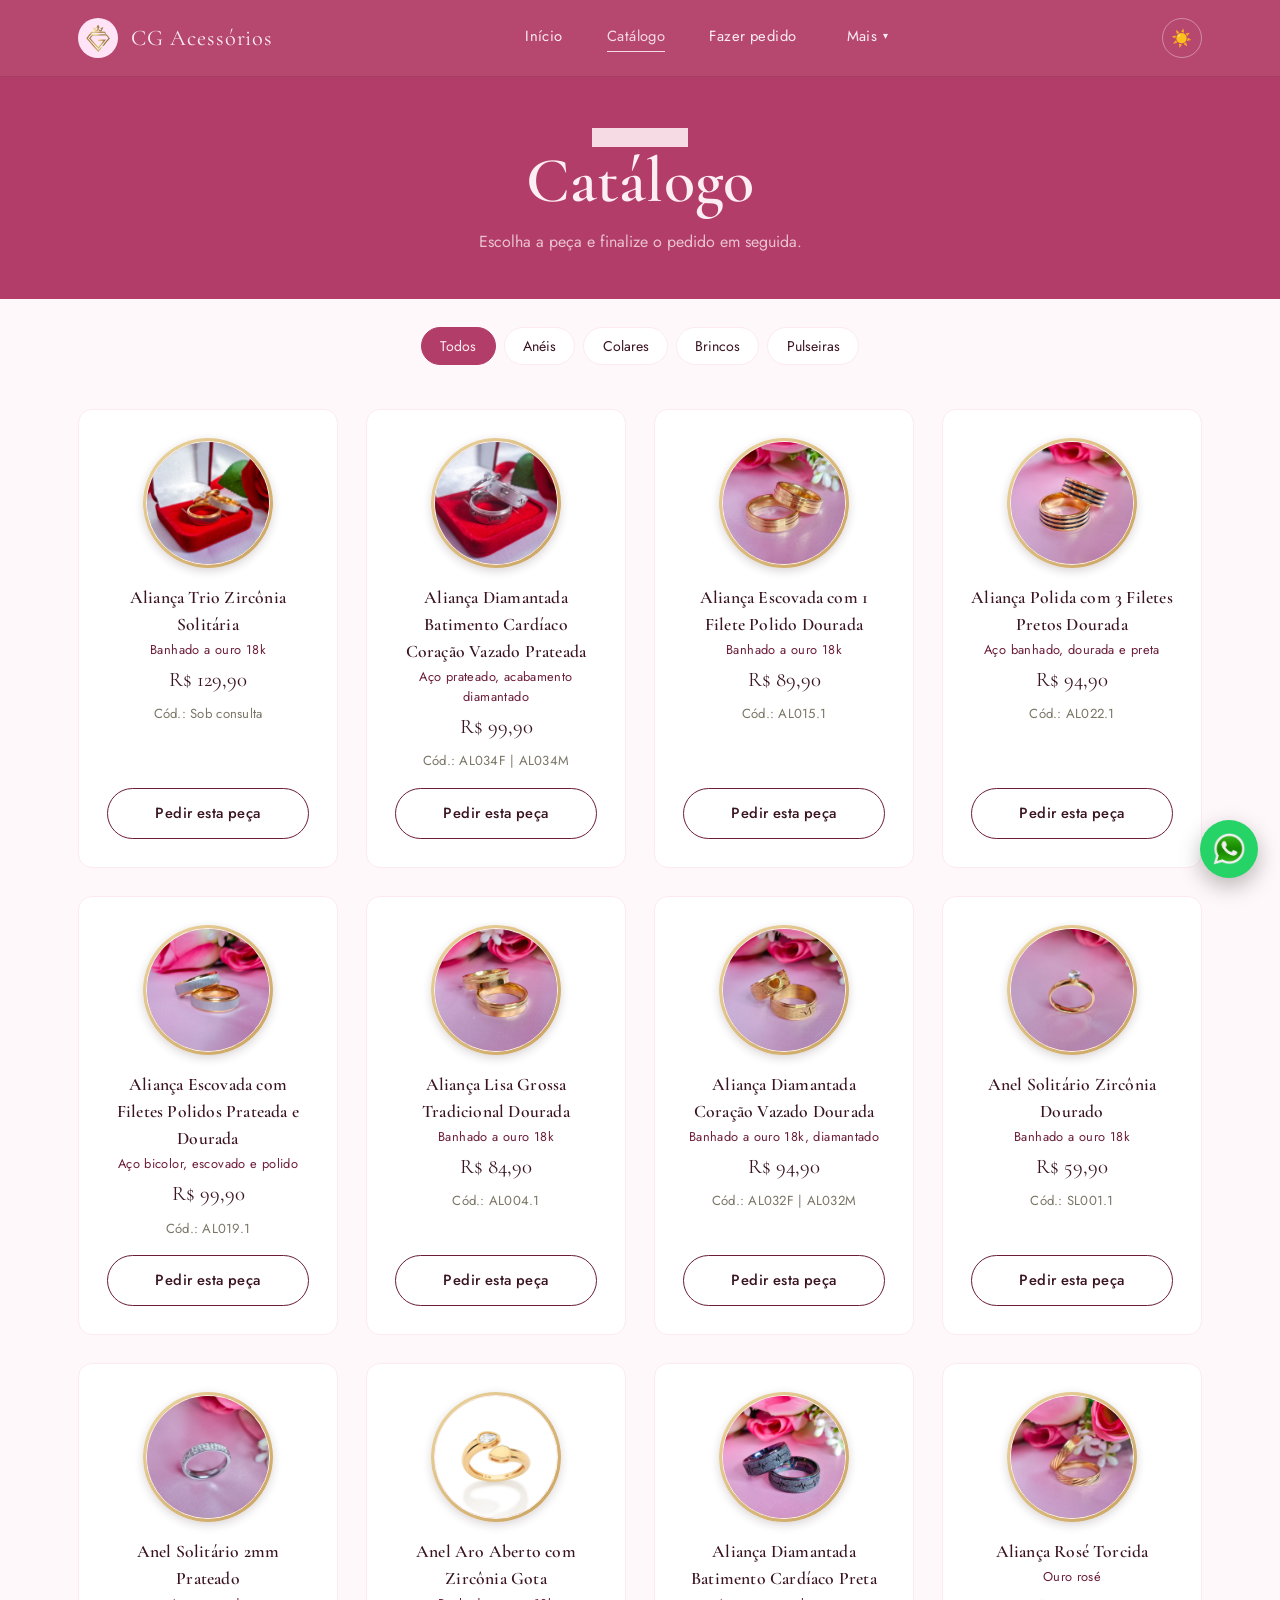
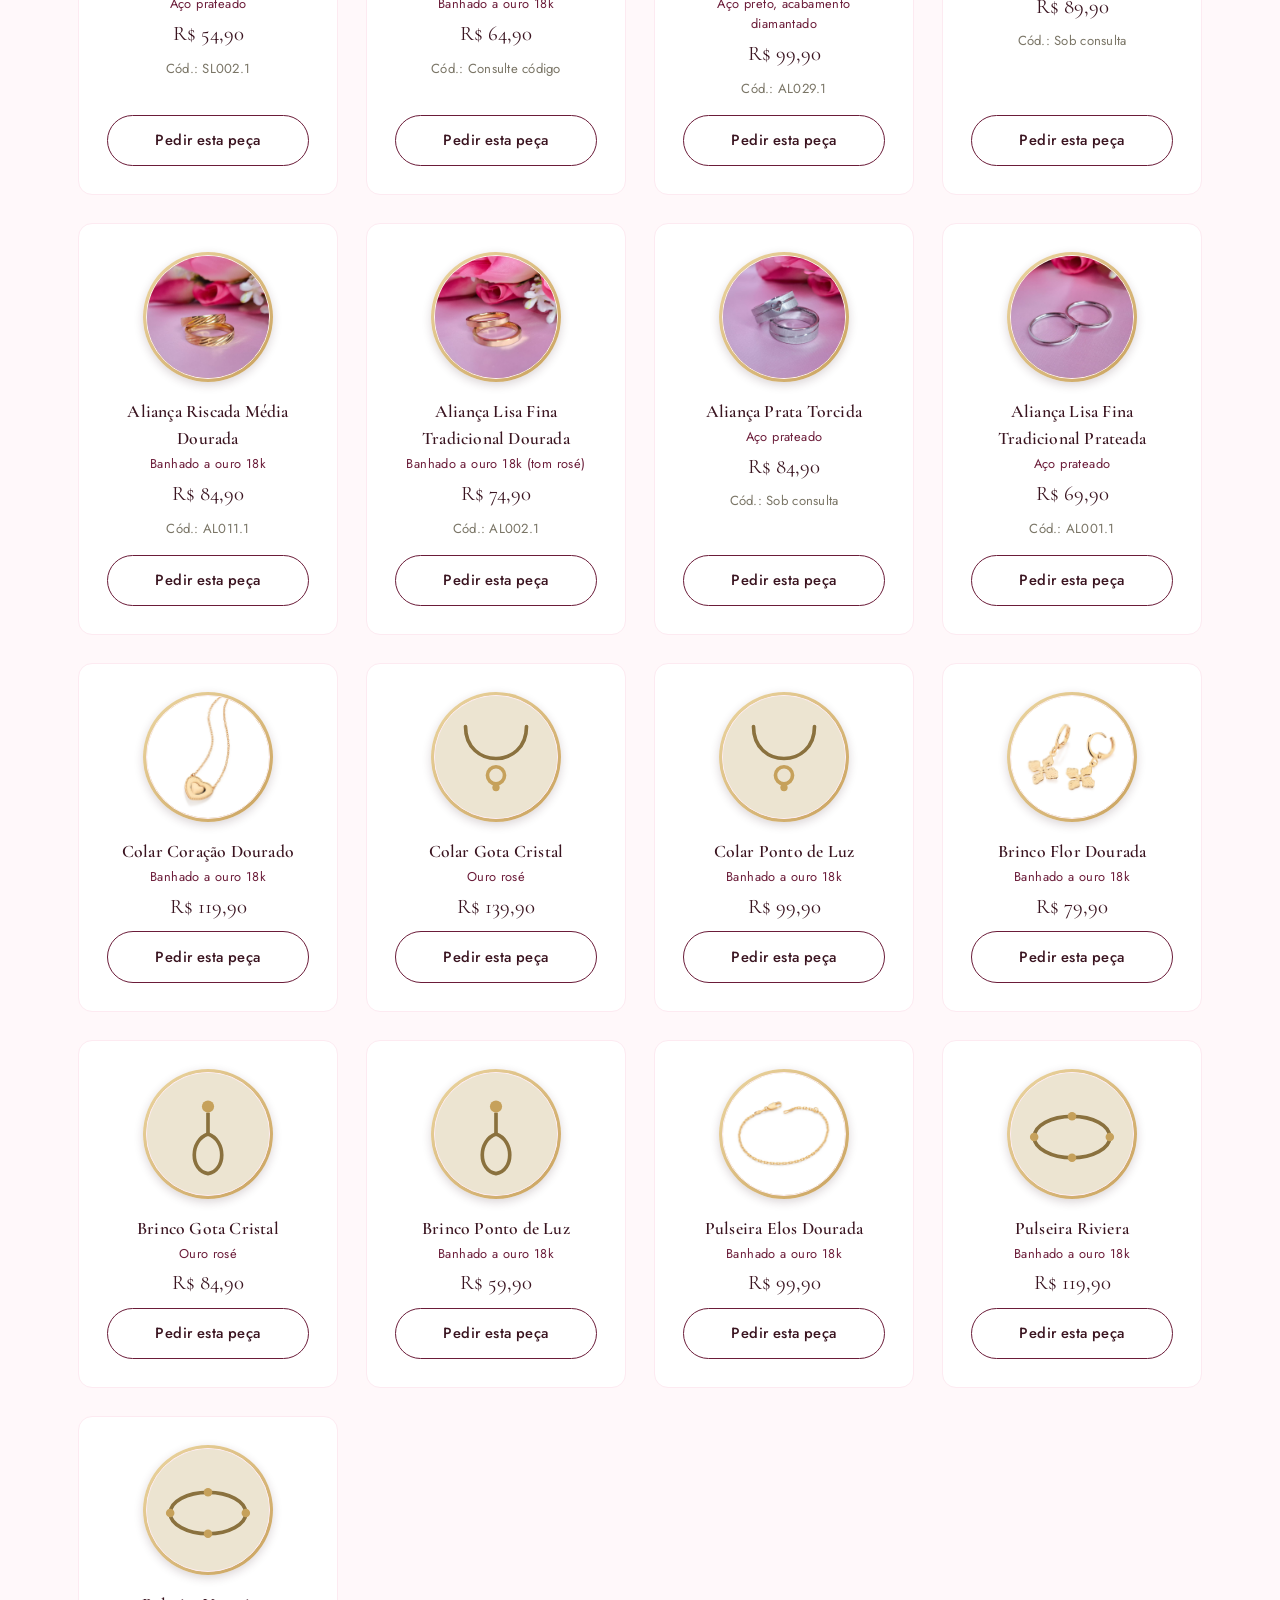
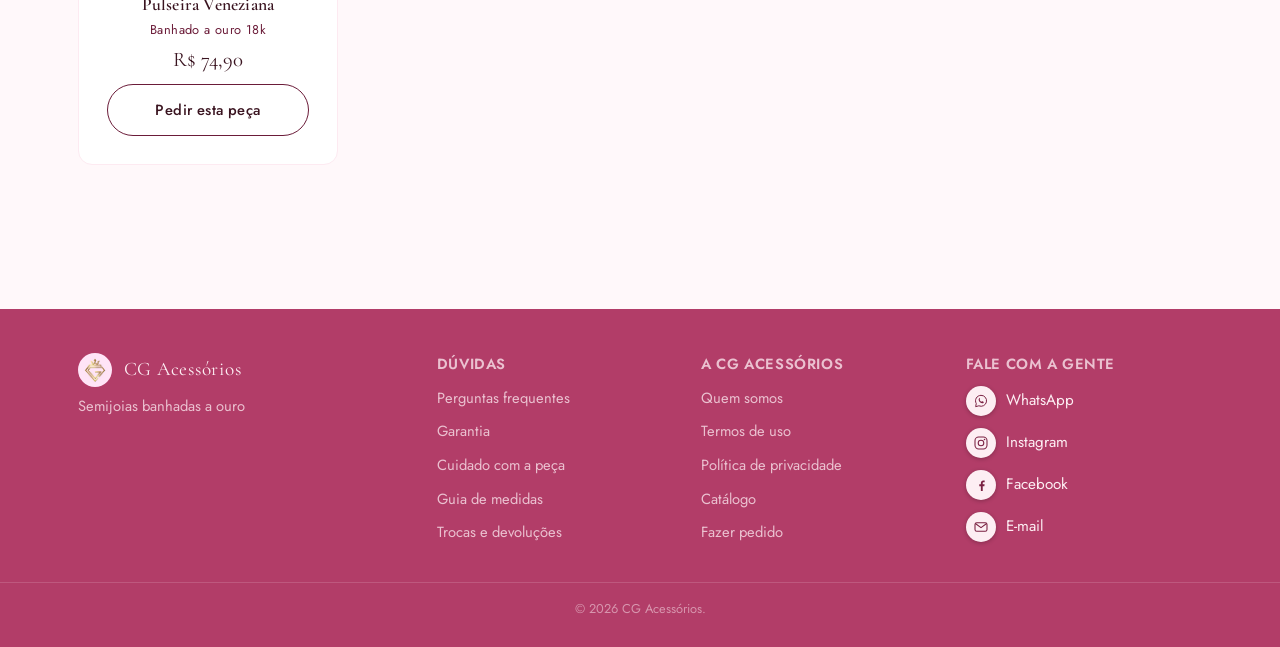
==== commit c2e40c61: "Add files via upload" ====
--- a/catalogo.html
+++ b/catalogo.html
@@ -113,12 +113,6 @@
     </div>
     <div class="foot-bottom">&copy; 2026 CG Acessórios.</div>
   </footer>
-
-  <script>
-    document.getElementById("nav-toggle").addEventListener("click", () => {
-      document.getElementById("nav-links").classList.toggle("open");
-    });
-  </script>
   <script src="data/produtos.js"></script>
   <script src="js/zoom-imagem.js"></script>
   <script src="js/catalogo.js"></script>
--- a/css/base.css
+++ b/css/base.css
@@ -202,7 +202,7 @@
   top: calc(100% + 14px);
   left: 50%;
   min-width: 230px;
-  background: var(--velvet);
+  background: var(--gold);
   border: var(--line);
   border-radius: 10px;
   box-shadow: 0 12px 30px rgba(0, 0, 0, 0.3);
@@ -238,8 +238,8 @@
 @media (max-width: 720px) {
   .nav-links {
     position: fixed;
-    inset: 76px 0 auto 0;
-    background: var(--velvet);
+    inset: 76px 0 0 0;
+    background: var(--gold);
     flex-direction: column;
     align-items: stretch;
     padding: var(--space-3);
@@ -247,8 +247,8 @@
     transform: translateY(-130%);
     transition: transform 0.25s ease;
     border-bottom: var(--line);
-    max-height: calc(100vh - 76px);
     overflow-y: auto;
+    z-index: 45;
   }
   .nav-links.open { transform: translateY(0); }
   .nav-toggle {
@@ -362,9 +362,10 @@
   align-items: center;
   justify-content: center;
   border-radius: 50%;
-  border: 1.5px solid var(--medallion-gold);
-  color: var(--medallion-gold-light);
-  background: rgba(0, 0, 0, 0.12);
+  border: none;
+  color: var(--gold);
+  background: var(--bone);
+  box-shadow: 0 1px 4px rgba(0, 0, 0, 0.25);
   transition: background 0.2s ease, color 0.2s ease, transform 0.2s ease;
 }
 footer.site-footer .foot-contato .rotulo-icone svg {
@@ -372,8 +373,8 @@
   height: 16px;
 }
 footer.site-footer .foot-contato .rotulo:hover .rotulo-icone {
-  background: var(--medallion-gold);
-  color: var(--velvet);
+  background: var(--gold);
+  color: var(--bone);
   transform: scale(1.08);
 }
 footer.site-footer .foot-contato .rotulo:hover {
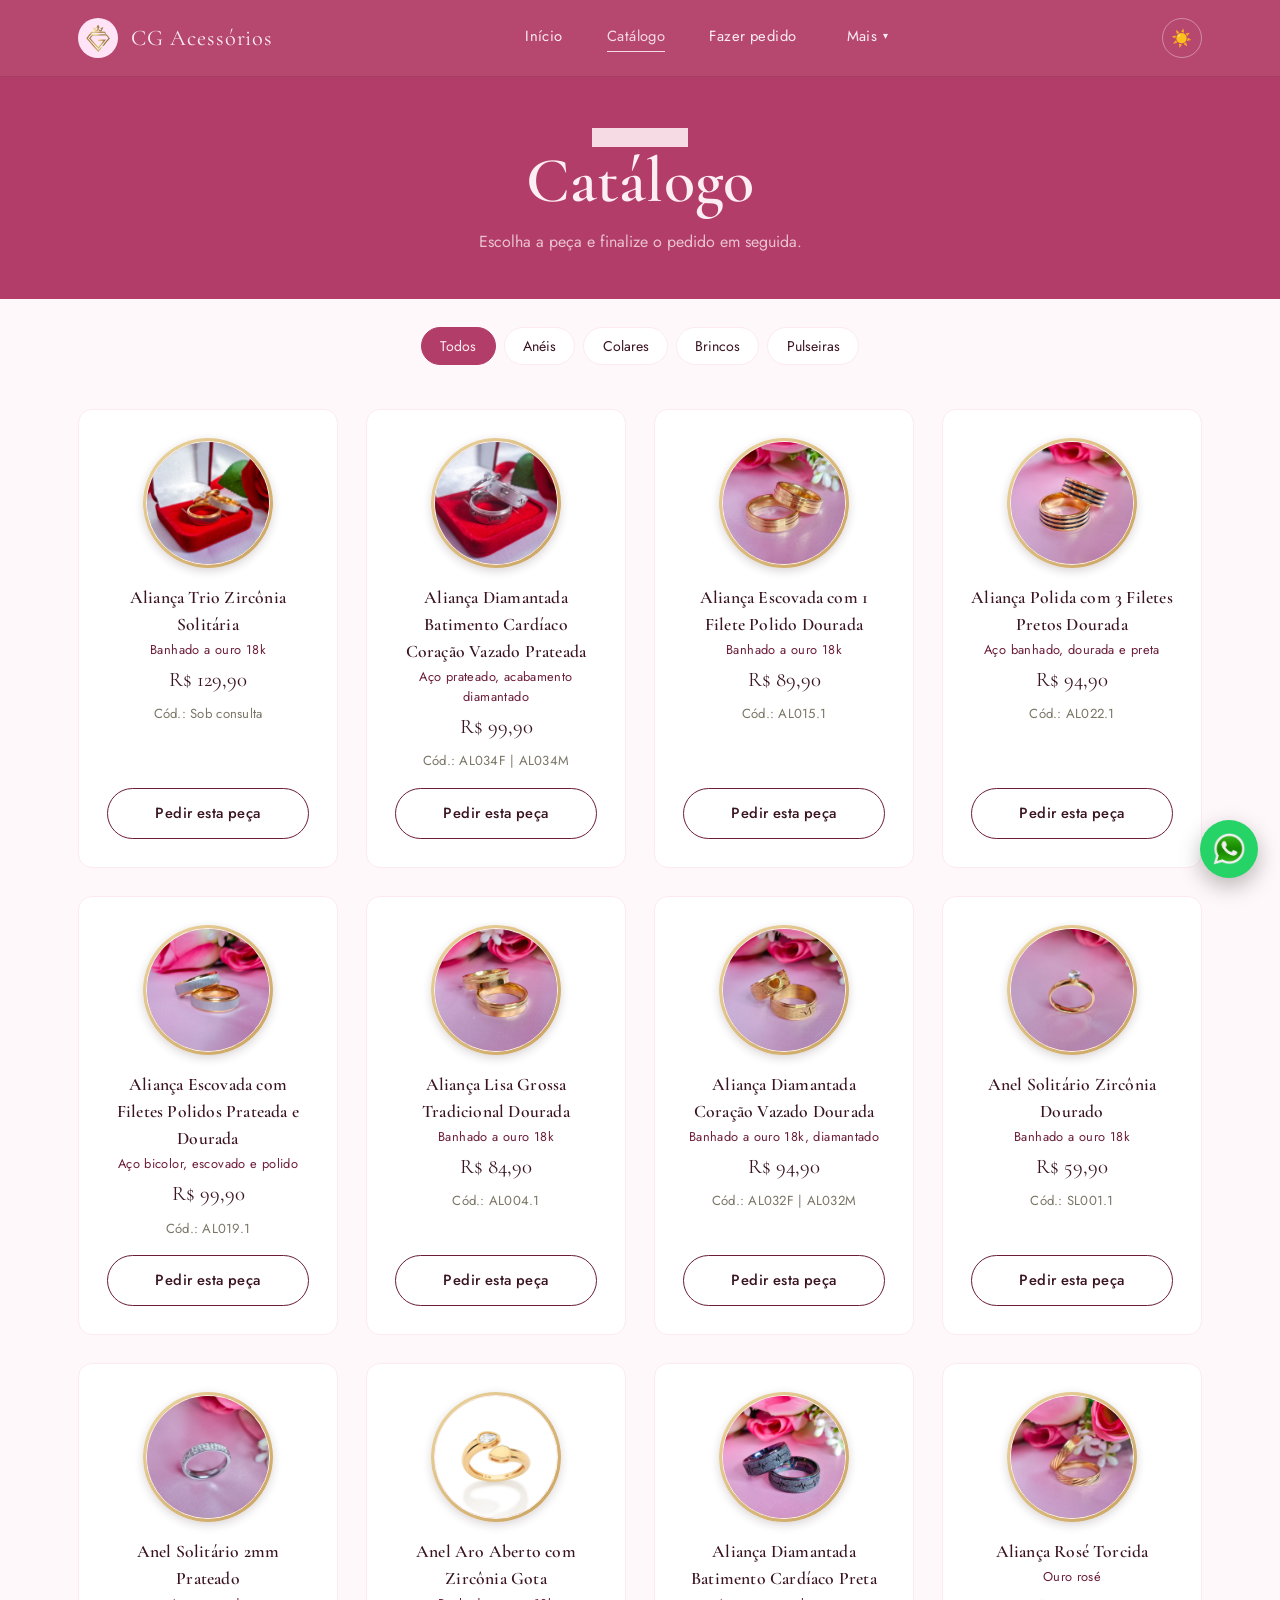
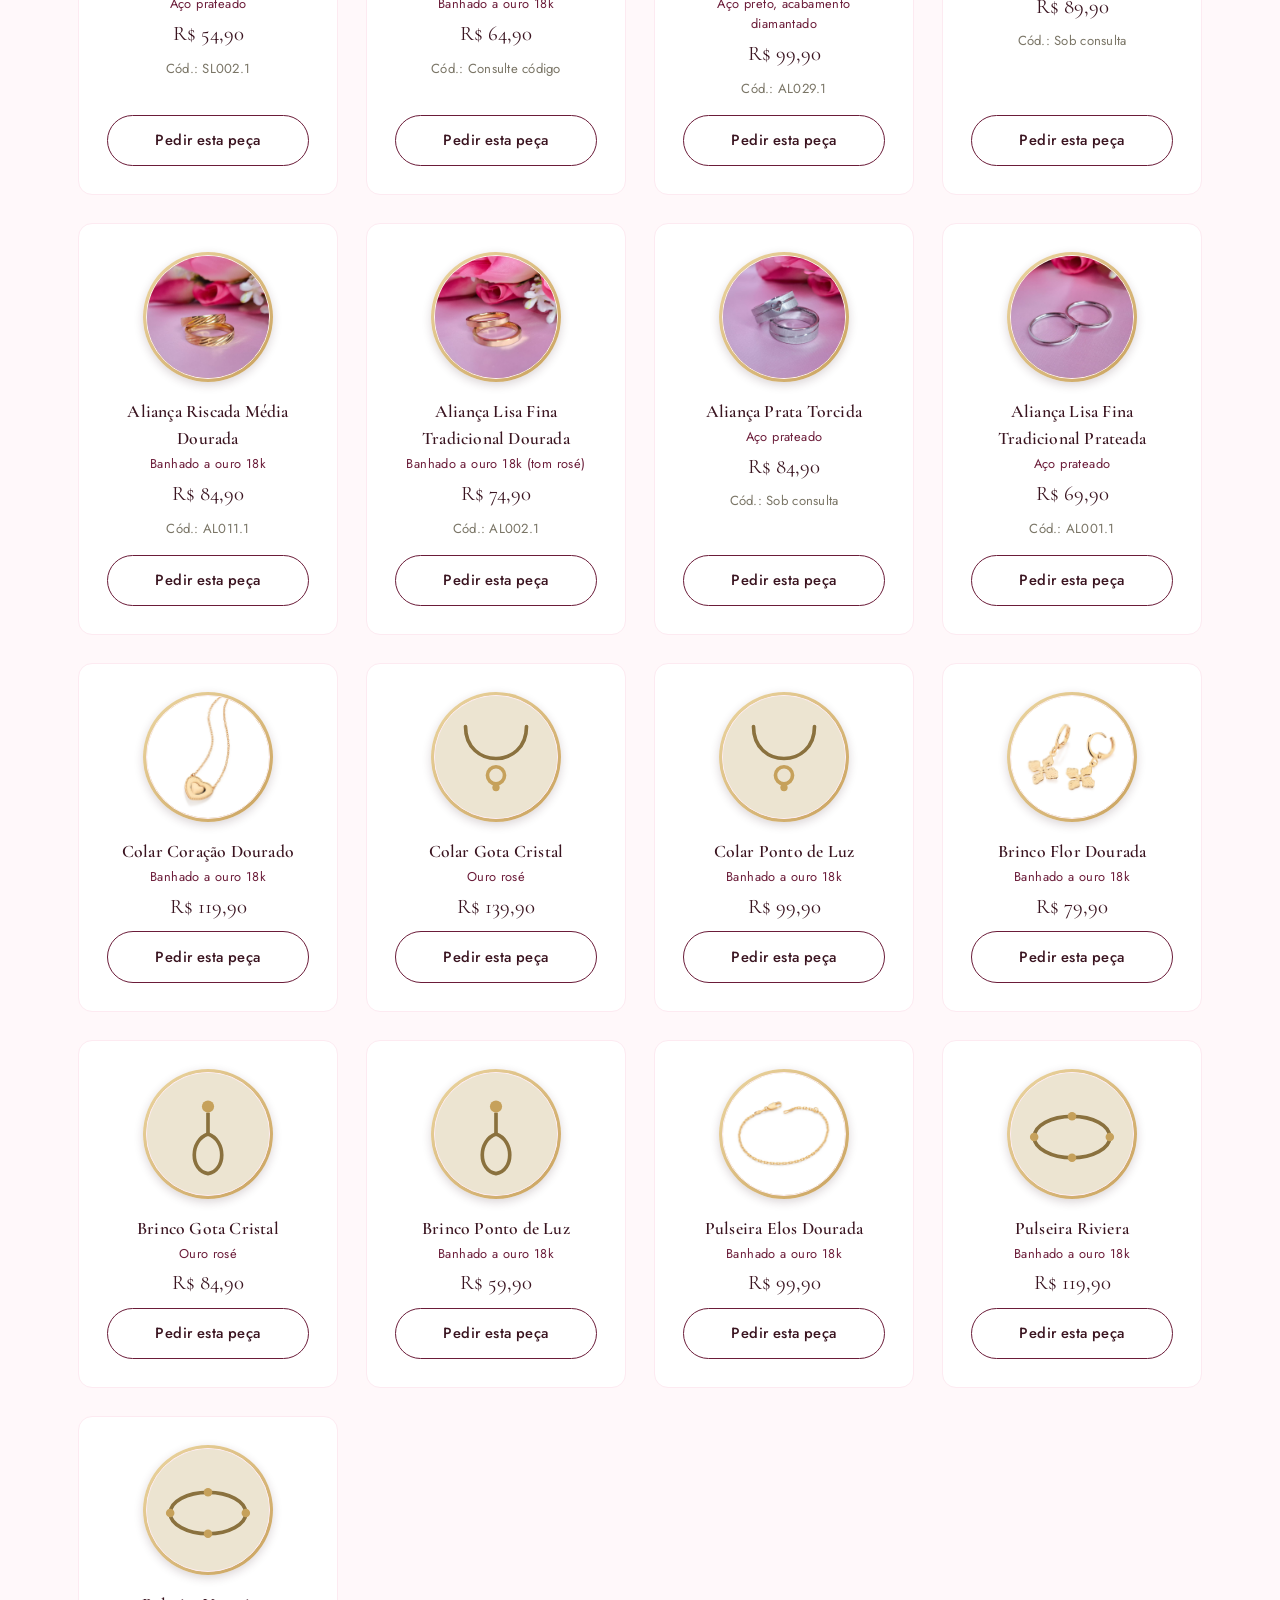
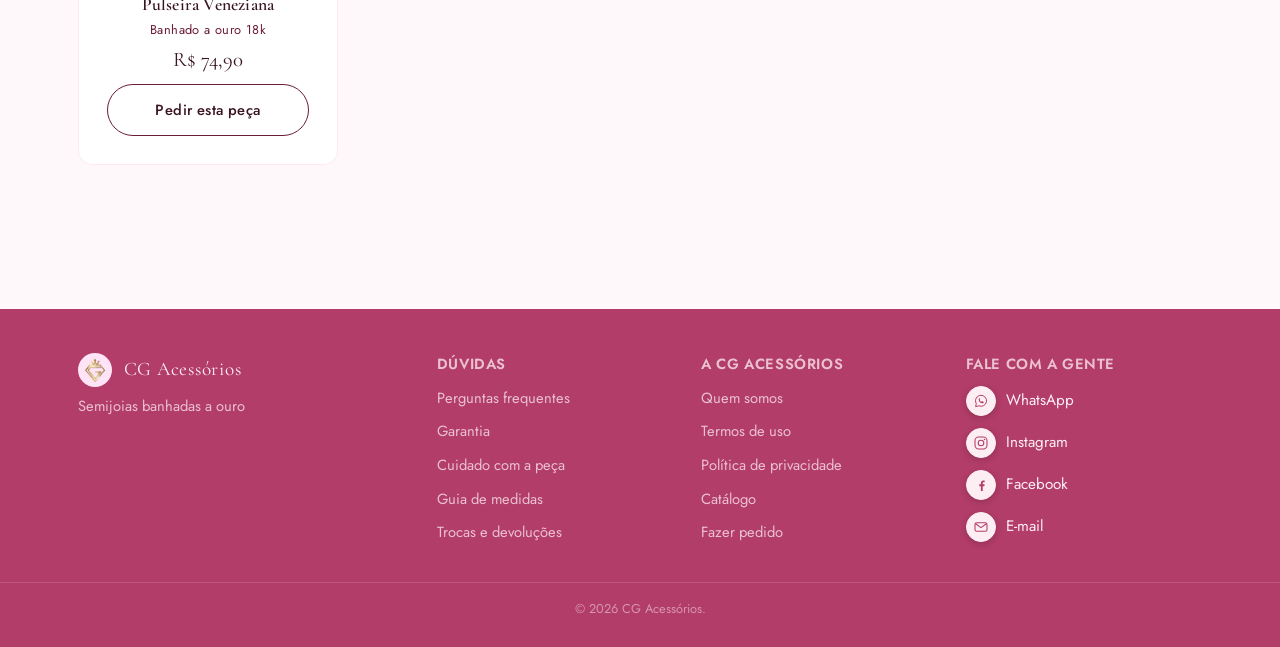
==== commit ba60ed1f: "Add files via upload" ====
--- a/catalogo.html
+++ b/catalogo.html
@@ -11,10 +11,10 @@
   <link rel="icon" type="image/png" sizes="32x32" href="assets/img/marca/favicon-32.png">
   <link rel="icon" type="image/png" sizes="512x512" href="assets/img/marca/favicon-512.png">
   <link rel="apple-touch-icon" href="assets/img/marca/apple-touch-icon.png">
-  <link rel="stylesheet" href="css/tokens.css">
-  <link rel="stylesheet" href="css/base.css">
-  <link rel="stylesheet" href="css/catalogo.css">
-  <link rel="stylesheet" href="css/zoom-imagem.css">
+  <link rel="stylesheet" href="css/tokens.css?v=20260715b">
+  <link rel="stylesheet" href="css/base.css?v=20260715b">
+  <link rel="stylesheet" href="css/catalogo.css?v=20260715b">
+  <link rel="stylesheet" href="css/zoom-imagem.css?v=20260715b">
 </head>
 <body>
 
@@ -113,12 +113,13 @@
     </div>
     <div class="foot-bottom">&copy; 2026 CG Acessórios.</div>
   </footer>
+
   <script src="data/produtos.js"></script>
-  <script src="js/zoom-imagem.js"></script>
-  <script src="js/catalogo.js"></script>
-  <script src="js/config.js"></script>
-  <script src="js/tema.js"></script>
-  <script src="js/nav-dropdown.js"></script>
-  <script src="js/social.js"></script>
+  <script src="js/zoom-imagem.js?v=20260715b"></script>
+  <script src="js/catalogo.js?v=20260715b"></script>
+  <script src="js/config.js?v=20260715b"></script>
+  <script src="js/tema.js?v=20260715b"></script>
+  <script src="js/nav-dropdown.js?v=20260715b"></script>
+  <script src="js/social.js?v=20260715b"></script>
 </body>
 </html>
--- a/css/base.css
+++ b/css/base.css
@@ -202,7 +202,7 @@
   top: calc(100% + 14px);
   left: 50%;
   min-width: 230px;
-  background: var(--gold);
+  background: var(--velvet);
   border: var(--line);
   border-radius: 10px;
   box-shadow: 0 12px 30px rgba(0, 0, 0, 0.3);
@@ -238,8 +238,8 @@
 @media (max-width: 720px) {
   .nav-links {
     position: fixed;
-    inset: 76px 0 0 0;
-    background: var(--gold);
+    inset: 76px 0 auto 0;
+    background: var(--velvet);
     flex-direction: column;
     align-items: stretch;
     padding: var(--space-3);
@@ -247,8 +247,8 @@
     transform: translateY(-130%);
     transition: transform 0.25s ease;
     border-bottom: var(--line);
+    max-height: calc(100vh - 76px);
     overflow-y: auto;
-    z-index: 45;
   }
   .nav-links.open { transform: translateY(0); }
   .nav-toggle {
@@ -262,6 +262,12 @@
     align-items: center;
     justify-content: center;
     font-size: 1.1rem;
+    transition: background 0.2s ease, border-color 0.2s ease, color 0.2s ease;
+  }
+  .nav-toggle.open {
+    background: var(--rose);
+    border-color: var(--rose);
+    color: var(--velvet);
   }
   .nav-dropdown-toggle { width: 100%; justify-content: space-between; padding: 0.4em 0; }
   .nav-dropdown-menu {
@@ -362,26 +368,27 @@
   align-items: center;
   justify-content: center;
   border-radius: 50%;
-  border: none;
-  color: var(--gold);
+  border: 1.5px solid var(--bone);
+  color: var(--velvet);
   background: var(--bone);
-  box-shadow: 0 1px 4px rgba(0, 0, 0, 0.25);
-  transition: background 0.2s ease, color 0.2s ease, transform 0.2s ease;
+  box-shadow: 0 2px 6px rgba(58, 20, 32, 0.25);
+  transition: background 0.2s ease, color 0.2s ease, border-color 0.2s ease, transform 0.2s ease;
 }
 footer.site-footer .foot-contato .rotulo-icone svg {
   width: 16px;
   height: 16px;
 }
 footer.site-footer .foot-contato .rotulo:hover .rotulo-icone {
-  background: var(--gold);
-  color: var(--bone);
+  background: var(--rose);
+  border-color: var(--rose);
+  color: var(--velvet);
   transform: scale(1.08);
 }
 footer.site-footer .foot-contato .rotulo:hover {
-  color: var(--medallion-gold-light);
+  color: var(--gold-light);
   text-decoration: underline;
   text-underline-offset: 3px;
-  text-decoration-color: var(--medallion-gold-light);
+  text-decoration-color: var(--gold-light);
 }
 footer.site-footer .foot-bottom {
   border-top: 1px solid rgba(253,238,243,0.15);
